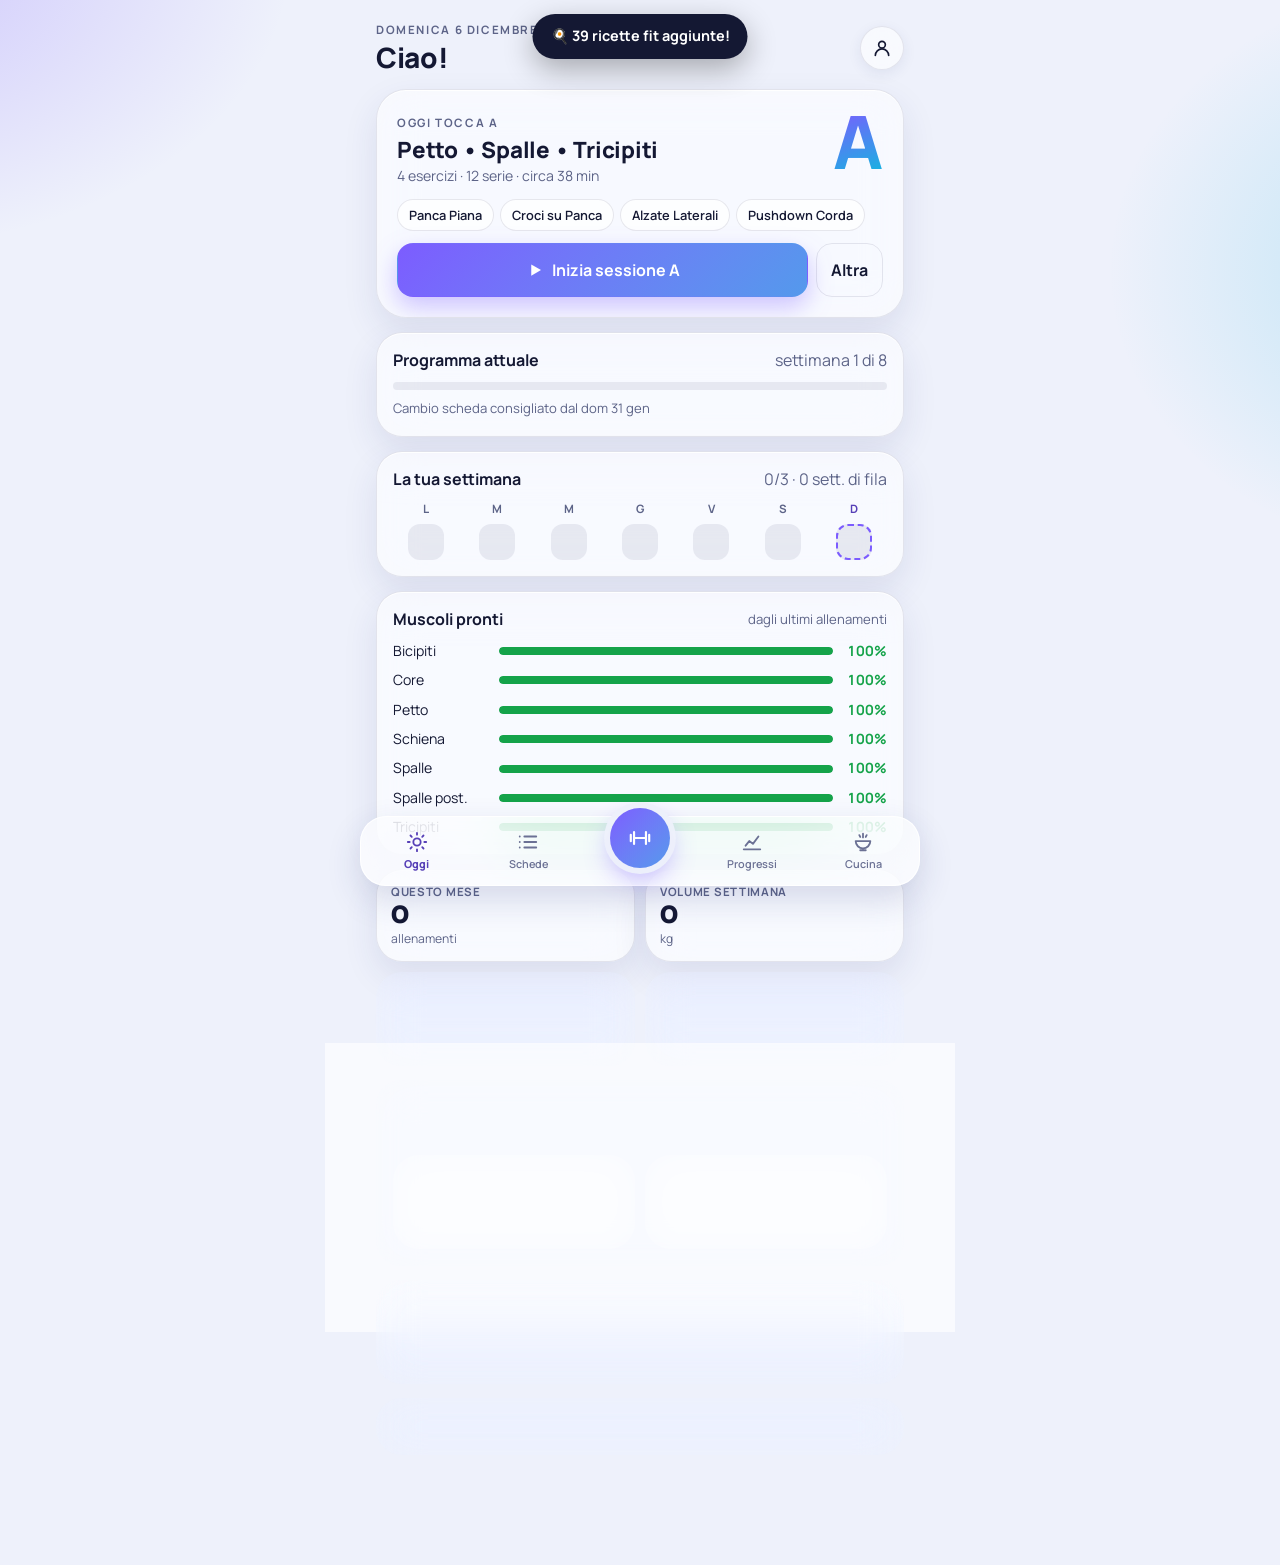
==== index.html @ b7e87dfc "Attività: import dei file dell'orologio, storico cifrato, attività extra con minuti e kcal - Progres" ====
<!DOCTYPE html>
<html lang="it" data-stile="vetro" data-modo="scuro">
<head>
  <meta charset="UTF-8">
  <meta name="viewport" content="width=device-width, initial-scale=1, viewport-fit=cover">
  <meta name="theme-color" content="#060914">
  <meta name="description" content="Il tuo personal trainer digitale: allenamenti, progressi e cucina fit">
  <title>Palestra</title>
  <link rel="manifest" href="manifest.json">
  <link rel="icon" href="icon-192.png" type="image/png">
  <link rel="apple-touch-icon" href="apple-touch-icon.png">
  <link rel="preconnect" href="https://fonts.googleapis.com">
  <link rel="preconnect" href="https://fonts.gstatic.com" crossorigin>
  <script>
    /* Applica subito stile e modo salvati, così non c'è il lampo di colori sbagliati all'apertura */
    (function () {
      try {
        var k = /\/beta\/?/.test(location.pathname) ? 'palestra-dati-beta' : 'palestra-dati';
        var s = (JSON.parse(localStorage.getItem(k) || 'null') || {}).settings || {};
        var stile = s.stile || (s.accent ? (['aurora', 'natura'].indexOf(s.accent) >= 0 ? 'vetro' : 'essenziale') : 'vetro');
        var modo = s.modo || ({ light: 'chiaro', dark: 'scuro' }[s.theme]) || 'auto';
        var scuro = modo === 'scuro' || (modo === 'auto' && matchMedia('(prefers-color-scheme: dark)').matches);
        document.documentElement.dataset.stile = stile;
        document.documentElement.dataset.modo = scuro ? 'scuro' : 'chiaro';
      } catch (e) {}
    })();
  </script>
  <link rel="stylesheet" href="css/temi.css?v=6.3.0">
  <link rel="stylesheet" href="css/app.css?v=6.3.0">
</head>
<body>
  <main id="app" aria-live="polite"></main>
  <nav id="nav" aria-label="Navigazione principale"></nav>
  <input type="file" id="file" hidden>
  <noscript><p style="padding:20px">Per usare Palestra attiva JavaScript.</p></noscript>
  <script type="module" src="js/app.js?v=6.3.0"></script>
</body>
</html>
---- css/temi.css ----
/* ============ PALESTRA 6 · I 4 STILI ============
   Ogni stile ha una versione scura e una chiara. data-stile e data-modo stanno su <html>.
   --accent può essere sostituito dal colore scelto in Impostazioni → Aspetto. */

:root {
  --scala: 1; --vel: 1; --ease: cubic-bezier(.2, .8, .2, 1);
  --good: #22c55e; --warn: #f59e0b; --bad: #ef4444;
  --c-kcal: #f97316; --c-prot: #ec4899; --c-carb: #06b6d4; --c-grassi: #a78bfa;
  --c0: #7c5cff; --c1: #16b4e0; --c2: #f472b6; --c3: #facc15;
  --accent-soft: color-mix(in srgb, var(--accent) 18%, transparent);
  --accent-soft-forte: color-mix(in srgb, var(--accent) 42%, transparent);
  --accent-line: color-mix(in srgb, var(--accent) 45%, transparent);
  --good-bg: color-mix(in srgb, var(--good) 16%, transparent);
  --warn-bg: color-mix(in srgb, var(--warn) 18%, transparent);
  --bad-bg: color-mix(in srgb, var(--bad) 14%, transparent);
  --on-accent: #fff;
  --r-pill: 999px;
}
/* Testo sopra colori chiari */
:root[data-accento=lime], :root[data-stile=atleta]:not([data-accento]) { --on-accent: #0b0d05; }

/* ================= VETRO ================= */
:root, :root[data-stile=vetro] {
  --font-body: 'Manrope', system-ui, -apple-system, 'Segoe UI', Roboto, sans-serif;
  --font-display: 'Manrope', system-ui, sans-serif; --font-num: 'Unbounded', 'Manrope', system-ui, sans-serif;
  --num-weight: 700; --display-weight: 800;
  --accent: #7c5cff; --accent-b: #16b4e0;
  --accent-grad: linear-gradient(135deg, var(--accent), color-mix(in oklab, var(--accent) 35%, var(--accent-b)));
  --r: 26px; --r-s: 15px; --r-btn: 16px; --r-btn-l: 22px; --r-seg: 16px; --r-input: 14px; --r-hero: 30px; --r-day: 12px; --r-sheet: 28px;
  --blur: blur(22px) saturate(160%); --blur-forte: blur(30px) saturate(180%);
  --nav-r: 26px; --nav-bottom: calc(14px + env(safe-area-inset-bottom, 0px)); --nav-w: calc(100% - 28px); --nav-pad: 0px; --nav-h: 70px;
  --centro-up: -26px; --lettera: 4.6rem; --tile-num: 1.45rem; --big-num: 2rem; --st-num: 1.75rem; --rf-num: 4.4rem;
  --hero-foto-op: 0; --sess-foto-op: .14;
}
:root[data-stile=vetro][data-modo=scuro], :root:not([data-stile]) {
  color-scheme: dark;
  --bg: #060914; --bg-sticky: rgba(6, 9, 20, .94);
  --bg-deco: radial-gradient(600px 420px at -10% -5%, color-mix(in srgb, var(--accent) 45%, transparent), transparent 70%),
    radial-gradient(520px 420px at 115% 30%, color-mix(in srgb, var(--accent-b) 32%, transparent), transparent 70%),
    radial-gradient(480px 380px at 20% 105%, rgba(244, 114, 182, .2), transparent 70%), #060914;
  --surface: rgba(255, 255, 255, .065); --surface2: rgba(255, 255, 255, .09); --line: rgba(255, 255, 255, .12); --line-strong: rgba(255, 255, 255, .2);
  --text: #eef0ff; --muted: #9aa3c7; --accent-text: color-mix(in oklab, var(--accent) 60%, white);
  --shadow: inset 0 1px 0 rgba(255, 255, 255, .12), 0 18px 40px rgba(0, 0, 0, .28); --shadow-s: inset 0 1px 0 rgba(255, 255, 255, .1);
  --accent-shadow: 0 10px 28px color-mix(in srgb, var(--accent) 45%, transparent);
  --track: rgba(255, 255, 255, .1); --chip-bg: rgba(255, 255, 255, .07); --seg-bg: rgba(255, 255, 255, .05); --seg-on: rgba(255, 255, 255, .16);
  --input-bg: rgba(255, 255, 255, .06); --nav-bg: rgba(18, 22, 42, .58); --nav-border: 1px solid rgba(255, 255, 255, .14);
  --nav-shadow: inset 0 1px 0 rgba(255, 255, 255, .14), 0 16px 40px rgba(0, 0, 0, .5); --nav-text: #8b93b8; --nav-on: #fff;
  --centro-shadow: 0 0 0 6px rgba(6, 9, 20, .9), 0 10px 30px color-mix(in srgb, var(--accent) 60%, transparent);
  --dock-bg: rgba(14, 18, 36, .72); --sheet-bg: rgba(16, 20, 38, .92); --toast-bg: #eef0ff; --toast-text: #0b0f22;
  --hero-bg: rgba(255, 255, 255, .07); --lettera-bg: linear-gradient(160deg, color-mix(in oklab, var(--accent) 50%, white), var(--accent-b));
  --coach-bg: color-mix(in srgb, var(--accent-b) 12%, transparent); --coach-line: color-mix(in srgb, var(--accent-b) 28%, transparent); --coach-text: #dff7fd; --coach-ico: #67e8f9;
  --cur-bg: color-mix(in srgb, var(--accent) 12%, transparent); --done-bg: rgba(34, 197, 94, .08);
  --media-bg: rgba(255, 255, 255, .05); --mappa-base: rgba(255, 255, 255, .14); --mappa-muscolo: rgba(255, 255, 255, .24); --grid: rgba(255, 255, 255, .08);
  --rf-bg: radial-gradient(500px 500px at 50% 40%, color-mix(in srgb, var(--accent) 30%, transparent), transparent 70%), #060914;
  --foto-filter: saturate(.75);
  --good: #4ade80;
}
:root[data-stile=vetro][data-modo=chiaro] {
  color-scheme: light;
  --bg: #eef1fb; --bg-sticky: rgba(238, 241, 251, .95);
  --bg-deco: radial-gradient(600px 420px at -10% -5%, color-mix(in srgb, var(--accent) 28%, transparent), transparent 70%),
    radial-gradient(520px 420px at 115% 30%, color-mix(in srgb, var(--accent-b) 24%, transparent), transparent 70%), #eef1fb;
  --surface: rgba(255, 255, 255, .62); --surface2: rgba(255, 255, 255, .8); --line: rgba(30, 36, 80, .1); --line-strong: rgba(30, 36, 80, .2);
  --text: #141833; --muted: #5d6488; --accent-text: color-mix(in oklab, var(--accent) 78%, black);
  --shadow: inset 0 1px 0 rgba(255, 255, 255, .9), 0 14px 34px rgba(40, 50, 120, .1); --shadow-s: 0 4px 14px rgba(40, 50, 120, .08);
  --accent-shadow: 0 10px 24px color-mix(in srgb, var(--accent) 35%, transparent);
  --track: rgba(30, 36, 80, .08); --chip-bg: rgba(255, 255, 255, .7); --seg-bg: rgba(255, 255, 255, .5); --seg-on: #fff;
  --input-bg: rgba(255, 255, 255, .75); --nav-bg: rgba(255, 255, 255, .7); --nav-border: 1px solid rgba(255, 255, 255, .9);
  --nav-shadow: 0 14px 34px rgba(40, 50, 120, .16); --nav-text: #6b7194; --nav-on: var(--accent-text);
  --centro-shadow: 0 0 0 6px rgba(238, 241, 251, .95), 0 10px 26px color-mix(in srgb, var(--accent) 45%, transparent);
  --dock-bg: rgba(255, 255, 255, .78); --sheet-bg: rgba(250, 251, 255, .96); --toast-bg: #141833; --toast-text: #fff;
  --hero-bg: rgba(255, 255, 255, .6); --lettera-bg: linear-gradient(160deg, var(--accent), var(--accent-b));
  --coach-bg: color-mix(in srgb, var(--accent-b) 12%, white); --coach-line: color-mix(in srgb, var(--accent-b) 30%, transparent); --coach-text: #0c3a48; --coach-ico: #0e7490;
  --cur-bg: color-mix(in srgb, var(--accent) 8%, white); --done-bg: rgba(34, 197, 94, .08);
  --media-bg: rgba(30, 36, 80, .06); --mappa-base: #d5d9ea; --mappa-muscolo: #bcc2da; --grid: rgba(30, 36, 80, .08);
  --rf-bg: radial-gradient(500px 500px at 50% 40%, color-mix(in srgb, var(--accent) 22%, transparent), transparent 70%), #eef1fb;
  --good: #15a34a; --warn: #d97706; --bad: #dc2626;
}

/* ================= ESSENZIALE ================= */
:root[data-stile=essenziale] {
  --font-body: 'Instrument Sans', system-ui, -apple-system, 'Segoe UI', Roboto, sans-serif;
  --font-display: var(--font-body); --font-num: var(--font-body); --num-weight: 700; --display-weight: 700; --display-tracking: -.02em;
  --accent: #3d7bff; --accent-grad: var(--accent);
  --r: 16px; --r-s: 10px; --r-btn: 12px; --r-seg: 12px; --r-input: 10px; --r-hero: 16px; --r-day: 9px; --r-sheet: 18px;
  --blur: none; --nav-h: 66px; --centro-up: 0px; --centro-r: 14px; --lettera: 3rem; --tile-num: 1.4rem; --big-num: 1.9rem; --st-num: 1.6rem;
  --hero-foto-op: 0; --sess-foto-op: 0; --gap: 12px; --h1: 1.7rem; --es-media-h: 0px;
  --accent-shadow: none; --entra-y: 4px;
}
:root[data-stile=essenziale] .es-media:not(.senza) { height: 64px; border-radius: 14px; }
:root[data-stile=essenziale] .es-media img { object-position: 50% 30%; }
:root[data-stile=essenziale] #nav .nav-centro { width: 54px; height: 46px; }
:root[data-stile=essenziale][data-modo=scuro] {
  color-scheme: dark;
  --bg: #0e1014; --bg-sticky: #0e1014; --surface: #16191f; --surface2: #1e222a; --line: #262b34; --line-strong: #353b47;
  --text: #eceef2; --muted: #8c94a3; --accent-text: color-mix(in oklab, var(--accent) 70%, white);
  --shadow: none; --shadow-s: none; --track: #262b34; --chip-bg: #1e222a; --seg-bg: #16191f; --seg-on: #2a303b;
  --input-bg: #16191f; --nav-bg: #0e1014; --nav-border: 0; --nav-text: #8c94a3; --nav-on: #fff; --centro-shadow: none;
  --dock-bg: #0e1014; --sheet-bg: #16191f; --toast-bg: #eceef2; --toast-text: #0e1014;
  --hero-bg: #16191f; --lettera-bg: var(--accent); --coach-bg: #13233f; --coach-line: #1f3a66; --coach-text: #cfe0ff;
  --cur-bg: #1a2233; --done-bg: #123323; --media-bg: #1e222a; --mappa-base: #2a2f39; --mappa-muscolo: #3a414e; --grid: #22262e;
  --good: #2fd07f; --on-good: #06200f; --rf-bg: #0e1014; --rf-num-color: var(--text);
}
:root[data-stile=essenziale][data-modo=scuro] #nav { border-top: 1px solid #262b34; }
:root[data-stile=essenziale][data-modo=chiaro] {
  color-scheme: light;
  --bg: #f4f5f7; --bg-sticky: #f4f5f7; --surface: #fff; --surface2: #f0f2f5; --line: #e3e6eb; --line-strong: #d0d5dd;
  --text: #14171c; --muted: #646d7c; --accent-text: color-mix(in oklab, var(--accent) 80%, black);
  --shadow: 0 1px 2px rgba(16, 24, 40, .05); --shadow-s: 0 1px 2px rgba(16, 24, 40, .05); --track: #e8ebf0; --chip-bg: #f0f2f5; --seg-bg: #eceef2; --seg-on: #fff;
  --input-bg: #fff; --nav-bg: #fff; --nav-border: 0; --nav-text: #6b7280; --nav-on: #14171c; --centro-shadow: none;
  --dock-bg: #fff; --sheet-bg: #fff; --toast-bg: #14171c; --toast-text: #fff;
  --hero-bg: #fff; --lettera-bg: var(--accent); --coach-bg: #eef4ff; --coach-line: #d4e2ff; --coach-text: #1e3a6e;
  --cur-bg: #f2f6ff; --done-bg: #ecfbf2; --media-bg: #eceef2; --mappa-base: #dde1e7; --mappa-muscolo: #c9ced7; --grid: #edf0f3;
  --good: #16a35a; --warn: #d97706; --bad: #dc2626; --rf-bg: #f4f5f7;
}
:root[data-stile=essenziale][data-modo=chiaro] #nav { border-top: 1px solid #e3e6eb; }

/* ================= ATLETA ================= */
:root[data-stile=atleta] {
  --font-body: 'Barlow', system-ui, -apple-system, 'Segoe UI', Roboto, sans-serif;
  --font-display: 'Anton', 'Barlow Condensed', Impact, sans-serif; --font-num: 'Anton', 'Barlow Condensed', Impact, sans-serif;
  --font-label: 'Barlow Condensed', 'Barlow', sans-serif; --font-btn: 'Barlow Condensed', 'Barlow', sans-serif; --font-nav: 'Barlow Condensed', 'Barlow', sans-serif;
  --display-weight: 400; --num-weight: 400; --display-case: uppercase; --display-tracking: .01em;
  --btn-case: uppercase; --btn-tracking: .08em; --nav-case: uppercase; --nav-tracking: .06em;
  --accent: #d4ff3a; --accent-grad: var(--accent);
  --r: 4px; --r-s: 4px; --r-btn: 999px; --r-btn-l: 999px; --r-seg: 0px; --r-input: 4px; --r-hero: 0px; --r-day: 0px; --r-sheet: 6px;
  --blur: none; --nav-h: 70px; --centro-up: 0px; --lettera: 5.5rem;
  --h1: 2.6rem; --h2: 1.8rem; --h3: 1.3rem; --hero-t: 3.1rem; --es-nome: 2.3rem; --tile-num: 2.1rem; --big-num: 3.2rem; --st-num: 3rem; --rf-num: 6.5rem; --ric-t: 2.4rem;
  --hero-foto-op: 1; --hero-foto-filter: grayscale(1) contrast(1.25) brightness(.7); --foto-filter: grayscale(1) contrast(1.2);
  --sess-foto-op: .3; --es-media-h: 250px; --gap: 18px; --accent-shadow: none; --card-border: 0; --entra-y: 0; --entra-s: .985;
}
:root[data-stile=atleta] .hero { margin-inline: -16px; min-height: 440px; display: flex; align-items: flex-end; }
:root[data-stile=atleta] .hero-in { padding: 24px 16px; width: 100%; }
:root[data-stile=atleta] .hero-lettera { display: none; }
:root[data-stile=atleta] .hero .chip { border-radius: 0; background: transparent; border: 1px solid rgba(255,255,255,.35); color: #fff; text-transform: uppercase; font-family: var(--font-label); letter-spacing: .06em; }
:root[data-stile=atleta] .es-media { margin-inline: -16px; border-radius: 0; }
:root[data-stile=atleta] .es-media::after { content: ''; position: absolute; inset: 0; background: linear-gradient(180deg, transparent 40%, var(--bg)); }
:root[data-stile=atleta] .seg { border-width: 0 0 1px; background: transparent; padding: 0; gap: 18px; overflow-x: auto; scrollbar-width: none; }
:root[data-stile=atleta] .seg::-webkit-scrollbar { display: none; }
:root[data-stile=atleta] .seg button { flex: none; border-radius: 0; padding: 6px 0 10px; font-family: var(--font-label); text-transform: uppercase; letter-spacing: .08em; }
:root[data-stile=atleta] .seg button.on { background: transparent; box-shadow: inset 0 -3px 0 var(--accent); }
:root[data-stile=atleta] .tile { border-radius: 0; background: transparent; border-top: 1px solid var(--line); padding: 12px 2px; box-shadow: none; }
:root[data-stile=atleta] .eyebrow, :root[data-stile=atleta] .t-lab, :root[data-stile=atleta] .st-lab, :root[data-stile=atleta] .rir-lab { font-family: var(--font-label); letter-spacing: .14em; }
:root[data-stile=atleta] #rest-full .rf-ring b, :root[data-stile=atleta] .rf-lab { color: var(--accent); }
:root[data-stile=atleta] .card { box-shadow: none; }
:root[data-stile=atleta][data-modo=scuro] {
  color-scheme: dark;
  --bg: #0a0a0a; --bg-sticky: rgba(10, 10, 10, .9); --surface: #141414; --surface2: #1c1c1c; --line: #2a2a2a; --line-strong: #3a3a3a;
  --text: #f5f5f0; --muted: #8f8f88; --accent-text: var(--accent);
  --shadow: none; --shadow-s: none; --track: #262626; --chip-bg: #1c1c1c; --seg-bg: transparent; --seg-on: transparent; --seg-on-text: #fff;
  --input-bg: #141414; --nav-bg: #0a0a0a; --nav-border: 0; --nav-text: #8f8f88; --nav-on: #fff; --centro-shadow: none;
  --dock-bg: #0a0a0a; --sheet-bg: #141414; --toast-bg: var(--accent); --toast-text: #0b0d05;
  --hero-bg: #141414; --hero-text: #fff; --hero-muted: #c8c8c2; --hero-velo: linear-gradient(180deg, rgba(10,10,10,.5) 0%, transparent 30%, rgba(10,10,10,.25) 55%, #0a0a0a 100%);
  --coach-bg: transparent; --coach-line: var(--line); --coach-text: #e8e8e2;
  --cur-bg: #171a0d; --done-bg: transparent; --media-bg: #161616; --mappa-base: #2a2a2a; --mappa-muscolo: #3a3a3a; --grid: #1f1f1f;
  --good: var(--accent); --on-good: #0b0d05; --rf-bg: #0a0a0a; --rf-num-color: var(--accent);
}
:root[data-stile=atleta][data-modo=chiaro] {
  color-scheme: light;
  --accent: #111; --on-accent: #fff;
  --bg: #f2f2ec; --bg-sticky: rgba(242, 242, 236, .92); --surface: #fff; --surface2: #e9e9e2; --line: #d8d8cf; --line-strong: #bdbdb3;
  --text: #0a0a0a; --muted: #5f5f58; --accent-text: #0a0a0a;
  --shadow: none; --shadow-s: none; --track: #e1e1d9; --chip-bg: #fff; --seg-bg: transparent; --seg-on: transparent;
  --input-bg: #fff; --nav-bg: #f2f2ec; --nav-border: 0; --nav-text: #6f6f68; --nav-on: #0a0a0a; --centro-shadow: none;
  --dock-bg: #f2f2ec; --sheet-bg: #fff; --toast-bg: #0a0a0a; --toast-text: #d4ff3a;
  --hero-bg: #0a0a0a; --hero-text: #fff; --hero-muted: #d0d0ca; --hero-velo: linear-gradient(180deg, rgba(0,0,0,.45) 0%, transparent 30%, rgba(0,0,0,.2) 55%, rgba(0,0,0,.85) 100%);
  --coach-bg: #fff; --coach-line: #d8d8cf; --coach-text: #1a1a1a; --coach-ico: #0a0a0a;
  --cur-bg: #fff; --done-bg: transparent; --media-bg: #e1e1d9; --mappa-base: #dcdcd3; --mappa-muscolo: #c4c4ba; --grid: #e4e4dc;
  --good: #15803d; --rf-bg: #f2f2ec;
}
:root[data-stile=atleta][data-modo=chiaro][data-accento] { --on-accent: #fff; }
:root[data-stile=atleta][data-modo=chiaro][data-accento=lime] { --on-accent: #0b0d05; }
:root[data-stile=atleta][data-modo=chiaro] .hero .btn.ghost { color: #fff; border-color: rgba(255,255,255,.4); }
:root[data-stile=atleta][data-modo=chiaro] .hero .btn.primary { background: #d4ff3a; color: #0b0d05; }
:root[data-stile=atleta][data-modo=chiaro] .hero .coach-tip { background: rgba(0,0,0,.45); color: #fff; border-color: rgba(255,255,255,.2); }
:root[data-stile=atleta][data-modo=chiaro] .hero .coach-tip .ico { color: #d4ff3a; }
:root[data-stile=atleta][data-modo=chiaro] .es-media::after { background: linear-gradient(180deg, transparent 40%, var(--bg)); }

/* ================= OFFICINA ================= */
:root[data-stile=officina] {
  --font-body: 'IBM Plex Sans Condensed', 'Arial Narrow', system-ui, sans-serif;
  --font-display: var(--font-body); --font-num: 'IBM Plex Mono', ui-monospace, 'SFMono-Regular', Menlo, monospace;
  --font-label: 'IBM Plex Mono', ui-monospace, monospace; --font-btn: 'IBM Plex Mono', ui-monospace, monospace; --font-nav: 'IBM Plex Mono', ui-monospace, monospace;
  --display-weight: 700; --num-weight: 700; --btn-case: uppercase; --btn-tracking: .02em; --nav-case: uppercase; --nav-tracking: .1em;
  --accent: #ff5a1f; --accent-grad: var(--accent);
  --r: 4px; --r-s: 3px; --r-btn: 4px; --r-seg: 4px; --r-input: 3px; --r-hero: 4px; --r-day: 2px; --r-sheet: 6px; --r-pill: 4px;
  --blur: none; --nav-h: 66px; --centro-up: 0px; --centro-r: 4px; --lettera: 5.5rem; --tile-num: 1.5rem; --big-num: 2rem;
  --hero-foto-op: 0; --sess-foto-op: 0; --accent-shadow: none; --entra-y: 6px; --on-accent: #1b2430;
}
:root[data-stile=officina] .hero-lettera { font-family: var(--font-num); background: var(--accent); color: #1b2430; -webkit-text-fill-color: #1b2430; padding: 8px 16px; border: 1.5px solid var(--ink); border-radius: 3px; font-size: 3.4rem; line-height: 1; }
:root[data-stile=officina] .card, :root[data-stile=officina] .tile, :root[data-stile=officina] .hero, :root[data-stile=officina] .serie, :root[data-stile=officina] .editor, :root[data-stile=officina] .lib-card, :root[data-stile=officina] .ric-card { border: 1.5px solid var(--ink); }
:root[data-stile=officina] .btn.primary { box-shadow: 3px 3px 0 var(--ink); border: 1.5px solid var(--ink); }
:root[data-stile=officina] .btn { border-width: 1.5px; border-color: var(--ink); }
:root[data-stile=officina] .s-riga + .s-riga { border-top: 1px dashed var(--line-strong); border-radius: 0; }
:root[data-stile=officina] .eyebrow, :root[data-stile=officina] .t-lab { font-family: var(--font-label); letter-spacing: .12em; }
:root[data-stile=officina] .es-media img, :root[data-stile=officina] .lib-img img { filter: grayscale(1) contrast(1.1); }
:root[data-stile=officina] .s-riga.fatta .s-ok { background: var(--ink); border-color: var(--ink); color: var(--accent); }
:root[data-stile=officina] .gg i.on { background: var(--ink); color: var(--accent); }
:root[data-stile=officina] #nav .nav-centro { width: 52px; height: 52px; border: 1.5px solid var(--accent); }
:root[data-stile=officina][data-modo=chiaro] {
  color-scheme: light; --ink: #1b2430;
  --bg: #f1f2ee; --bg-sticky: rgba(241, 242, 238, .95);
  --bg-deco: linear-gradient(rgba(27, 36, 48, .06) 1px, transparent 1px) 0 0 / 16px 16px, linear-gradient(90deg, rgba(27, 36, 48, .06) 1px, transparent 1px) 0 0 / 16px 16px, #f1f2ee;
  --surface: #fff; --surface2: #fff; --line: #d7dbe0; --line-strong: #b9bfc6;
  --text: #1b2430; --muted: #5e6773; --accent-text: #b93a0e;
  --shadow: none; --shadow-s: none; --track: #e3e6e1; --chip-bg: #fff; --seg-bg: #fff; --seg-on: #1b2430; --seg-on-text: #ff8a5c;
  --input-bg: #fff; --nav-bg: #1b2430; --nav-border: 0; --nav-text: #aab2bd; --nav-on: #ff7a45; --centro-shadow: none;
  --dock-bg: rgba(241, 242, 238, .96); --sheet-bg: #f8f8f5; --toast-bg: #1b2430; --toast-text: #ff8a5c;
  --hero-bg: #fff; --lettera-bg: none; --coach-bg: #fff4ee; --coach-line: #ffc3a8; --coach-text: #5a2a12; --coach-ico: #b93a0e;
  --cur-bg: #ffe3d6; --done-bg: transparent; --media-bg: #e7e9e4; --mappa-base: #dfe2dc; --mappa-muscolo: #c9cdc6; --grid: #e3e6e1;
  --good: #15803d; --rf-bg: #f1f2ee; --rf-num-color: #b93a0e; --accent-soft: #ffd9c8; --accent-soft-forte: #ffb08f;
}
:root[data-stile=officina][data-modo=scuro] {
  color-scheme: dark; --ink: #e9e6dc;
  --bg: #13171c; --bg-sticky: rgba(19, 23, 28, .95);
  --bg-deco: linear-gradient(rgba(233, 230, 220, .05) 1px, transparent 1px) 0 0 / 16px 16px, linear-gradient(90deg, rgba(233, 230, 220, .05) 1px, transparent 1px) 0 0 / 16px 16px, #13171c;
  --surface: #1b2128; --surface2: #222932; --line: #333b46; --line-strong: #4a5462;
  --text: #ece9df; --muted: #9aa3ad; --accent-text: #ff8a5c; --on-accent: #13171c;
  --shadow: none; --shadow-s: none; --track: #2a313a; --chip-bg: #1b2128; --seg-bg: #1b2128; --seg-on: #ff5a1f; --seg-on-text: #13171c;
  --input-bg: #1b2128; --nav-bg: #0d1014; --nav-border: 0; --nav-text: #8e97a2; --nav-on: #ff7a45; --centro-shadow: none;
  --dock-bg: rgba(19, 23, 28, .96); --sheet-bg: #1b2128; --toast-bg: #ff5a1f; --toast-text: #13171c;
  --hero-bg: #1b2128; --coach-bg: #2a1c15; --coach-line: #5a3322; --coach-text: #ffd9c8; --coach-ico: #ff8a5c;
  --cur-bg: #3a2318; --done-bg: transparent; --media-bg: #222932; --mappa-base: #2d343d; --mappa-muscolo: #3d4652; --grid: #262d36;
  --good: #4ade80; --rf-bg: #13171c; --rf-num-color: #ff7a45; --accent-soft: #4a2617; --accent-soft-forte: #7a3a20;
}
:root[data-stile=officina][data-modo=scuro] .hero-lettera { color: #13171c; -webkit-text-fill-color: #13171c; }
:root[data-stile=officina][data-modo=scuro] .gg i.on { color: #13171c; background: var(--accent); }
:root[data-stile=officina][data-modo=scuro] .s-riga.fatta .s-ok { background: var(--accent); color: #13171c; border-color: var(--accent); }
/* Colore personalizzato su Officina: testo in tinta col colore scelto */
:root[data-stile=officina][data-accento] { --accent-text: color-mix(in oklab, var(--accent) 75%, var(--text)); --accent-soft: color-mix(in srgb, var(--accent) 22%, transparent); --accent-soft-forte: color-mix(in srgb, var(--accent) 45%, transparent); }
:root[data-stile=officina][data-modo=chiaro][data-accento]:not([data-accento=lime]) { --on-accent: #fff; }

/* ================= CARATTERE SCELTO ================= */
:root[data-carattere=sistema] { --font-body: system-ui, -apple-system, 'Segoe UI', Roboto, sans-serif; --font-display: var(--font-body); --font-num: var(--font-body); --font-label: var(--font-body); --font-btn: var(--font-body); --font-nav: var(--font-body); --num-weight: 700; --display-weight: 800; }
:root[data-carattere=leggibile] { --font-body: 'Atkinson Hyperlegible', system-ui, sans-serif; --font-display: var(--font-body); --font-num: var(--font-body); --font-label: var(--font-body); --font-btn: var(--font-body); --font-nav: var(--font-body); --num-weight: 700; --display-weight: 700; }
---- css/app.css ----
/* ============ PALESTRA 6 · STRUTTURA E COMPONENTI ============
   Tutti i colori, i caratteri e le forme arrivano dai token definiti in temi.css. */
*, *::before, *::after { box-sizing: border-box; }
html { -webkit-text-size-adjust: 100%; font-size: calc(16px * var(--scala, 1)); }
body {
  margin: 0; min-height: 100vh; background: var(--bg); color: var(--text);
  font-family: var(--font-body); font-size: 1rem; line-height: 1.45;
  -webkit-tap-highlight-color: transparent; overscroll-behavior-y: none;
  padding-bottom: calc(92px + env(safe-area-inset-bottom, 0px));
}
body::before { content: ''; position: fixed; inset: 0; z-index: -1; background: var(--bg-deco, none); pointer-events: none; }
body.in-allenamento { padding-bottom: calc(120px + env(safe-area-inset-bottom, 0px)); }
img { max-width: 100%; display: block; }
button, input, select, textarea { font: inherit; color: inherit; }
button { cursor: pointer; }
button:disabled { opacity: .45; cursor: default; }
:focus-visible { outline: 2px solid var(--accent); outline-offset: 2px; }
.sr-only { position: absolute; width: 1px; height: 1px; overflow: hidden; clip: rect(0 0 0 0); white-space: nowrap; }
h1, h2, h3, h4 { margin: 0; font-family: var(--font-display); font-weight: var(--display-weight, 800); letter-spacing: var(--display-tracking, -.01em); text-transform: var(--display-case, none); text-wrap: balance; line-height: 1.12; }
h1 { font-size: var(--h1, 1.75rem); }
h2 { font-size: var(--h2, 1.35rem); }
h3 { font-size: var(--h3, 1.06rem); }
h4 { font-size: .95rem; margin: 14px 0 6px; }
p { margin: 0; }
.muted { color: var(--muted); }
.small { font-size: .82rem; }
.centro { text-align: center; justify-content: center; }
.su { color: var(--good); } .giu { color: var(--bad); }
.eyebrow { font-size: .72rem; font-weight: 700; letter-spacing: .14em; text-transform: uppercase; color: var(--muted); font-family: var(--font-label, var(--font-body)); }

#app { max-width: 560px; margin: 0 auto; padding: 0 max(16px, env(safe-area-inset-left, 0px)) 0 max(16px, env(safe-area-inset-right, 0px)); padding-top: env(safe-area-inset-top, 0px); }
#app.entra { animation: entra calc(.32s * var(--vel, 1)) var(--ease, cubic-bezier(.2, .8, .2, 1)); }
@keyframes entra { from { opacity: 0; transform: translateY(var(--entra-y, 10px)) scale(var(--entra-s, 1)); } to { opacity: 1; transform: none; } }
.pila { display: flex; flex-direction: column; gap: var(--gap, 14px); }
.pila.stretta { gap: 8px; }
.row { display: flex; align-items: center; justify-content: space-between; gap: 10px; }
.row.grande { align-items: flex-end; margin: 8px 0 4px; }
.row.grande > div { display: flex; flex-direction: column; gap: 2px; }
.row-btns { display: flex; gap: 8px; flex-wrap: wrap; align-items: center; }
.row-btns.stretti { gap: 2px; flex-wrap: nowrap; }
.row-btns > .full { flex: 1; }
.row-btns.piccoli { margin: 10px 0 4px; }
.due { display: grid; grid-template-columns: repeat(2, minmax(0, 1fr)); gap: 10px; }
.griglia2 { display: grid; grid-template-columns: repeat(2, minmax(0, 1fr)); gap: 10px; }

/* ---------- Intestazione ---------- */
.testata { display: flex; align-items: center; gap: 12px; padding: 22px 0 16px; }
.testata-t { flex: 1; min-width: 0; display: flex; flex-direction: column; gap: 3px; }
.testata-t h1 { overflow-wrap: anywhere; }
.avatar { width: 44px; height: 44px; flex: none; border-radius: var(--r-pill, 50%); border: 1px solid var(--line); background: var(--surface); color: var(--text); font-weight: 800; display: grid; place-items: center; box-shadow: var(--shadow-s); backdrop-filter: var(--blur); }
.icon-btn { width: 44px; height: 44px; flex: none; border-radius: var(--r-s); border: 1px solid var(--line); background: var(--surface); color: var(--text); display: grid; place-items: center; backdrop-filter: var(--blur); }
.icon-btn.small { width: 36px; height: 36px; border-color: transparent; background: transparent; }
.icon-btn.danger { color: var(--bad); }
.icon-btn.on { color: var(--accent); }
.banner-beta { background: var(--warn-bg); color: var(--warn); padding: 8px 12px; border-radius: var(--r-s); font-size: .82rem; font-weight: 600; margin-top: 12px; }

/* ---------- Superfici ---------- */
.card { background: var(--surface); border: var(--card-border, 1px solid var(--line)); border-radius: var(--r); padding: 16px; box-shadow: var(--shadow); backdrop-filter: var(--blur); -webkit-backdrop-filter: var(--blur); position: relative; }
.card.lista { padding: 4px 0; }
.card h3 + * { margin-top: 10px; }
.card .row + * { margin-top: 10px; }
.tag { display: inline-flex; align-items: center; gap: 4px; padding: 4px 9px; border-radius: var(--r-pill); background: var(--accent-soft); color: var(--accent-text); font-size: .78rem; font-weight: 700; white-space: nowrap; }
.tag.su { background: var(--good-bg); color: var(--good); } .tag.giu { background: var(--bad-bg); color: var(--bad); }
.chips { display: flex; flex-wrap: wrap; gap: 6px; }
.chips.scorri, .seg.scorri { flex-wrap: nowrap; overflow-x: auto; scrollbar-width: none; margin-inline: -16px; padding-inline: 16px; }
.chips.scorri::-webkit-scrollbar { display: none; }
.chip { padding: 6px 11px; border-radius: var(--r-pill); background: var(--chip-bg); border: 1px solid var(--line); font-size: .8rem; font-weight: 600; white-space: nowrap; }
.pill { flex: none; padding: 9px 14px; min-height: 40px; border-radius: var(--r-pill); border: 1px solid var(--line); background: var(--surface); font-size: .88rem; font-weight: 600; white-space: nowrap; }
.pill.small { min-height: 34px; padding: 6px 12px; font-size: .8rem; }
.pill.on { background: var(--accent); border-color: var(--accent); color: var(--on-accent); }
.pill.semi { background: var(--accent-soft); color: var(--accent-text); border-color: var(--accent-soft); }
.vuoto { display: flex; flex-direction: column; align-items: center; gap: 8px; text-align: center; color: var(--muted); padding: 26px 12px; }
.vuoto .ico { opacity: .6; }

/* ---------- Pulsanti ---------- */
.btn { display: inline-flex; align-items: center; justify-content: center; gap: 8px; min-height: 44px; padding: 10px 16px; border-radius: var(--r-btn); border: 1px solid var(--line); background: var(--surface2); color: var(--text); font-weight: 700; font-size: .95rem; text-decoration: none; transition: transform calc(.12s * var(--vel, 1)); font-family: var(--font-btn, var(--font-body)); letter-spacing: var(--btn-tracking, 0); text-transform: var(--btn-case, none); }
.btn:active:not(:disabled) { transform: scale(.97); }
.btn.primary { background: var(--accent-grad, var(--accent)); color: var(--on-accent); border-color: transparent; box-shadow: var(--accent-shadow); }
.btn.danger { color: var(--bad); border-color: var(--bad-bg); background: var(--bad-bg); }
.btn.danger.ghost { background: transparent; border-color: transparent; }
.btn.ghost { background: transparent; border-color: var(--line); }
.btn.small { min-height: 38px; padding: 6px 12px; font-size: .85rem; }
.btn.big { min-height: 54px; font-size: 1rem; }
.btn.huge { min-height: 64px; font-size: 1.08rem; border-radius: var(--r-btn-l, var(--r-btn)); }
.btn.full { width: 100%; }
.chip-btn { display: flex; align-items: center; gap: 8px; width: 100%; margin-top: 10px; padding: 10px 12px; border: 1px dashed var(--line-strong); border-radius: var(--r-s); background: transparent; color: var(--accent-text); font-weight: 600; font-size: .85rem; text-align: left; }

/* ---------- Segmenti ---------- */
.seg { display: flex; gap: 4px; padding: 4px; border-radius: var(--r-seg); background: var(--seg-bg); border: 1px solid var(--line); margin-bottom: 12px; }
.seg button { flex: 1; min-height: 38px; padding: 6px 10px; border: 0; border-radius: calc(var(--r-seg) - 3px); background: transparent; color: var(--muted); font-weight: 700; font-size: .88rem; white-space: nowrap; }
.seg button.on { background: var(--seg-on); color: var(--seg-on-text, var(--text)); box-shadow: var(--shadow-s); }
.seg.grosso button { min-height: 44px; font-size: .95rem; }
.seg.piccolo { margin: 10px 0 0; } .seg.piccolo button { min-height: 32px; font-size: .8rem; }
.pila > .seg.piccolo { margin: 0; }

/* ---------- Form ---------- */
.form { display: flex; flex-direction: column; gap: 10px; }
.campo { display: flex; flex-direction: column; gap: 5px; min-width: 0; }
.campo > span, .campo-lab { font-size: .78rem; font-weight: 700; color: var(--muted); }
input:not([type=checkbox]):not([type=range]):not([type=file]), select, textarea { width: 100%; min-height: 46px; padding: 10px 12px; border-radius: var(--r-input); border: 1px solid var(--line-strong); background: var(--input-bg); color: var(--text); font-size: 1rem; }
textarea { min-height: 90px; resize: vertical; }
input:focus, select:focus, textarea:focus { outline: 2px solid var(--accent); outline-offset: 0; border-color: transparent; }
input[type=range] { width: 100%; accent-color: var(--accent); min-height: 32px; }
.cerca-box { display: flex; align-items: center; gap: 8px; padding: 0 12px; margin-bottom: 10px; border-radius: var(--r-input); border: 1px solid var(--line-strong); background: var(--input-bg); color: var(--muted); }
.cerca-box input { border: 0 !important; background: transparent !important; padding-left: 0 !important; outline: 0 !important; }
.riga-check { display: flex; align-items: center; gap: 10px; font-size: .9rem; }
.riga-check input { width: 22px; height: 22px; accent-color: var(--accent); }
/* Interruttore */
.riga-sw { display: flex; align-items: center; justify-content: space-between; gap: 12px; padding: 12px 16px; cursor: pointer; min-height: 56px; }
.card .riga-sw + .riga-sw { border-top: 1px solid var(--line); }
.riga-sw > span { display: flex; flex-direction: column; gap: 2px; } .riga-sw small { color: var(--muted); font-size: .8rem; }
.riga-sw input, .mini-sw input { position: absolute; opacity: 0; width: 1px; height: 1px; }
.riga-sw i, .mini-sw i { flex: none; width: 50px; height: 30px; border-radius: 30px; background: var(--line-strong); position: relative; transition: background calc(.2s * var(--vel, 1)); }
.riga-sw i::after, .mini-sw i::after { content: ''; position: absolute; top: 3px; left: 3px; width: 24px; height: 24px; border-radius: 50%; background: #fff; box-shadow: 0 1px 3px rgba(0,0,0,.3); transition: transform calc(.2s * var(--vel, 1)); }
.riga-sw input:checked + i, .mini-sw input:checked ~ i { background: var(--accent); }
.riga-sw input:checked + i::after, .mini-sw input:checked ~ i::after { transform: translateX(20px); }
.riga-sw input:focus-visible + i, .mini-sw input:focus-visible ~ i { outline: 2px solid var(--accent); outline-offset: 2px; }
.mini-sw { display: inline-flex; cursor: pointer; position: relative; }

/* ---------- Barra di navigazione ---------- */
#nav { position: fixed; z-index: 30; left: 50%; transform: translateX(-50%); bottom: var(--nav-bottom, 0); width: var(--nav-w, 100%); max-width: var(--nav-maxw, 560px);
  display: grid; grid-template-columns: repeat(5, minmax(0, 1fr)); align-items: center; height: calc(var(--nav-h, 68px) + var(--nav-pad, env(safe-area-inset-bottom, 0px)));
  padding-bottom: var(--nav-pad, env(safe-area-inset-bottom, 0px)); background: var(--nav-bg); border: var(--nav-border); border-radius: var(--nav-r, 0);
  box-shadow: var(--nav-shadow, none); backdrop-filter: var(--blur-forte, var(--blur)); -webkit-backdrop-filter: var(--blur-forte, var(--blur)); }
#nav button { display: flex; flex-direction: column; align-items: center; justify-content: center; gap: 3px; height: 100%; border: 0; background: transparent; color: var(--nav-text); font-size: .68rem; font-weight: 600; font-family: var(--font-nav, var(--font-body)); letter-spacing: var(--nav-tracking, 0); text-transform: var(--nav-case, none); }
#nav button.on { color: var(--nav-on); font-weight: 800; }
#nav .nav-centro span { position: absolute; width: 1px; height: 1px; overflow: hidden; clip: rect(0 0 0 0); }
#nav .nav-centro { justify-self: center; width: 60px; height: 60px; margin-top: var(--centro-up, -24px); border-radius: var(--centro-r, 50%); background: var(--accent-grad, var(--accent)); color: var(--on-accent); box-shadow: var(--centro-shadow); }
#nav .nav-centro.live { animation: pulsa 2s infinite; }
@keyframes pulsa { 50% { box-shadow: var(--centro-shadow), 0 0 0 8px var(--accent-soft); } }
body.in-allenamento #nav { display: none; }

/* ---------- Oggi ---------- */
.hero { position: relative; overflow: hidden; border-radius: var(--r-hero, var(--r)); background: var(--hero-bg); border: var(--card-border, 1px solid var(--line)); box-shadow: var(--shadow); color: var(--hero-text, var(--text)); backdrop-filter: var(--blur); }
.hero-foto { position: absolute; inset: 0; width: 100%; height: 100%; object-fit: cover; object-position: 50% 30%; opacity: var(--hero-foto-op, 0); filter: var(--hero-foto-filter, none); }
.hero::after { content: ''; position: absolute; inset: 0; background: var(--hero-velo, none); pointer-events: none; }
.hero-in { position: relative; z-index: 1; display: flex; flex-direction: column; gap: 12px; padding: var(--hero-pad, 20px); }
.hero-top { display: flex; justify-content: space-between; gap: 10px; align-items: flex-start; }
.hero-t { font-size: var(--hero-t, 1.4rem); margin-top: 4px; }
.hero-meta { color: var(--hero-muted, var(--muted)); font-size: .88rem; margin-top: 4px; }
.hero-lettera { font-family: var(--font-display); font-weight: 800; font-size: var(--lettera, 4.4rem); line-height: .85; background: var(--lettera-bg, var(--accent)); -webkit-background-clip: text; background-clip: text; color: transparent; }
.hero-btns { display: flex; gap: 8px; } .hero-btns .primary { flex: 1; white-space: nowrap; } .hero-btns .btn { padding-inline: 14px; }
.hero .chip { background: var(--hero-chip, var(--chip-bg)); }
.coach-tip { display: flex; gap: 10px; align-items: flex-start; padding: 10px 12px; border-radius: var(--r-s); background: var(--coach-bg); border: 1px solid var(--coach-line); color: var(--coach-text); font-size: .88rem; line-height: 1.4; }
.coach-tip .ico { flex: none; margin-top: 1px; color: var(--coach-ico, var(--accent)); }
.avviso { display: flex; gap: 12px; align-items: flex-start; border-color: var(--accent-line, var(--line)); }
.avviso > .ico { color: var(--accent-text); flex: none; margin-top: 2px; }
.av-txt { display: flex; flex-direction: column; gap: 6px; font-size: .9rem; } .av-txt span { color: var(--muted); }
.barra { height: 8px; border-radius: 8px; background: var(--track); overflow: hidden; } .barra i { display: block; height: 100%; background: var(--accent-grad, var(--accent)); border-radius: 8px; }
.prog-card .barra { margin: 10px 0 6px; }
.giorni { display: grid; grid-template-columns: repeat(7, minmax(0, 1fr)); gap: 6px; text-align: center; }
.gg { display: flex; flex-direction: column; align-items: center; gap: 6px; font-size: .72rem; color: var(--muted); font-weight: 700; }
.gg i { width: 36px; height: 36px; border-radius: var(--r-day, 12px); background: var(--track); display: grid; place-items: center; font-style: normal; font-weight: 800; font-size: .85rem; color: var(--muted); }
.gg i.on { background: var(--accent-grad, var(--accent)); color: var(--on-accent); }
.gg i.live { border: 2px solid var(--accent); background: transparent; color: var(--accent-text); }
.gg.oggi span { color: var(--accent-text); } .gg.oggi i:not(.on) { outline: 2px dashed var(--accent); outline-offset: -2px; }
.gg.futuro i { opacity: .55; }
.pronti { display: flex; flex-direction: column; gap: 9px; }
.pr-riga { display: grid; grid-template-columns: 96px 1fr 44px; gap: 10px; align-items: center; font-size: .88rem; }
.pr-trk { height: 8px; border-radius: 8px; background: var(--track); overflow: hidden; } .pr-trk i { display: block; height: 100%; border-radius: 8px; }
.pr-riga i.p100, .pr-riga b.p100 { background: var(--good); color: var(--good); } .pr-riga b.p100 { background: none; }
.pr-riga i.p65 { background: var(--warn); } .pr-riga b.p65 { color: var(--warn); }
.pr-riga i.p30 { background: var(--bad); } .pr-riga b.p30 { color: var(--bad); }
.pr-riga b { text-align: right; font-variant-numeric: tabular-nums; }
.tiles { display: grid; grid-template-columns: repeat(2, minmax(0, 1fr)); gap: 10px; }
.tiles.tre { grid-template-columns: repeat(3, minmax(0, 1fr)); }
.tile { display: flex; flex-direction: column; gap: 2px; padding: 14px; border-radius: var(--r); background: var(--surface); border: var(--card-border, 1px solid var(--line)); box-shadow: var(--shadow); backdrop-filter: var(--blur); text-align: left; color: var(--text); min-width: 0; }
.t-lab { font-size: .72rem; font-weight: 700; color: var(--muted); letter-spacing: .06em; text-transform: uppercase; font-family: var(--font-label, var(--font-body)); }
.t-val { font-family: var(--font-num); font-size: var(--tile-num, 1.6rem); font-weight: var(--num-weight, 800); line-height: 1.1; font-variant-numeric: tabular-nums; }
.t-sub { font-size: .76rem; color: var(--muted); }
.cucina-mini { display: flex; align-items: center; gap: 14px; cursor: pointer; }
.anelli svg { width: 64px; height: 64px; }
.a-trk { fill: none; stroke: var(--track); stroke-width: 6; }
.a-kcal, .a-prot, .a-val { fill: none; stroke-width: 6; stroke-linecap: round; transform: rotate(-90deg); transform-origin: 50% 50%; transition: stroke-dasharray calc(.6s * var(--vel, 1)); }
.a-kcal { stroke: var(--c-kcal); } .a-prot { stroke: var(--c-prot); }
.cm-txt { flex: 1; display: flex; flex-direction: column; gap: 3px; font-size: .86rem; }
.dot { display: inline-block; width: 8px; height: 8px; border-radius: 50%; margin-right: 6px; } .dot.kcal { background: var(--c-kcal); } .dot.prot { background: var(--c-prot); }
.record { display: flex; gap: 14px; align-items: center; } .record > .ico { color: var(--warn); flex: none; }
.record div { display: flex; flex-direction: column; }
.riga-w { display: flex; align-items: center; gap: 12px; cursor: pointer; }
.riga-w > div { flex: 1; display: flex; flex-direction: column; gap: 2px; } .riga-w span.muted { font-size: .82rem; }
.lettera { width: 38px; height: 38px; flex: none; border-radius: var(--r-s); background: var(--accent-soft); color: var(--accent-text); display: grid; place-items: center; font-weight: 800; font-family: var(--font-display); }

/* ---------- Allenamento ---------- */
.wk-top { display: flex; align-items: center; gap: 8px; padding: 14px 0 10px; position: sticky; top: 0; z-index: 5; background: var(--bg-sticky, var(--bg)); -webkit-backdrop-filter: blur(18px) saturate(1.2); backdrop-filter: blur(18px) saturate(1.2); margin-inline: -16px; padding-inline: 16px; padding-top: calc(10px + env(safe-area-inset-top, 0px)); }
.wk-tt { flex: 1; min-width: 0; display: flex; flex-direction: column; } .wk-tt b { font-family: var(--font-display); text-transform: var(--display-case); } .wk-tt span { font-size: .8rem; color: var(--muted); }
.es { display: flex; flex-direction: column; gap: 12px; }
.es-media { position: relative; height: var(--es-media-h, 168px); border-radius: var(--r); overflow: hidden; background: var(--media-bg); border: var(--card-border, 1px solid var(--line)); }
.es-media img { position: absolute; inset: 0; width: 100%; height: 100%; object-fit: cover; object-position: 50% 35%; filter: var(--foto-filter, none); }
.es-media .f1 { animation: dissolvi 3.2s infinite; }
@keyframes dissolvi { 0%, 40% { opacity: 0; } 50%, 90% { opacity: 1; } 100% { opacity: 0; } }
:root[data-anim=nessuna] .es-media .f1 { animation: none; opacity: 0; }
.es-media.senza { height: auto; padding: 10px; display: grid; place-items: center; }
.es-mappa svg { max-height: 150px; }
.es-tecnica { position: absolute; right: 10px; top: 10px; display: flex; align-items: center; gap: 5px; padding: 7px 11px; border-radius: var(--r-pill); border: 1px solid rgba(255,255,255,.3); background: rgba(10,12,20,.6); color: #fff; font-size: .78rem; font-weight: 700; backdrop-filter: blur(8px); min-height: 36px; }
.es-media.senza .es-tecnica { position: static; justify-self: end; margin-top: 8px; background: var(--surface2); color: var(--text); border-color: var(--line); }
.es-testa { display: flex; align-items: flex-start; gap: 10px; }
.es-tt { display: flex; flex-direction: column; gap: 3px; flex: 1; min-width: 0; }
.es-info { flex: none; display: flex; flex-direction: column; align-items: center; gap: 2px; padding: 8px 10px; min-width: 64px; border-radius: var(--r-s); border: 1px solid var(--line-strong); background: var(--surface2); color: var(--text); font-size: .7rem; font-weight: 700; }
.es-info .ico { color: var(--accent); }
.es-azioni { display: grid; grid-template-columns: repeat(4, minmax(0, 1fr)); gap: 6px; }
.es-azioni .btn { padding-inline: 4px; gap: 4px; font-size: .78rem; white-space: nowrap; min-width: 0; }
.es-azioni .btn[disabled] { opacity: .35; }
.es-testa h2 { font-size: min(var(--es-nome, 1.45rem), 1.75rem); line-height: 1.1; }
.es-mus { font-size: .82rem; font-weight: 700; color: var(--accent-text); }
.es-meta { font-size: .82rem; color: var(--muted); }
.coach-tip.su { --coach-bg: var(--good-bg); --coach-line: var(--good-bg); --coach-ico: var(--good); }
.coach-tip.stallo { --coach-bg: color-mix(in srgb, #f5a623 14%, transparent); --coach-line: color-mix(in srgb, #f5a623 40%, transparent); --coach-ico: #f5a623; }
.serie { background: var(--surface); border: var(--card-border, 1px solid var(--line)); border-radius: var(--r); padding: 4px; box-shadow: var(--shadow); backdrop-filter: var(--blur); }
.s-riga { display: grid; grid-template-columns: 40px minmax(0, 1.4fr) minmax(0, .9fr) 34px 46px; gap: 4px; align-items: center; min-height: 48px; padding: 0 4px; border-radius: calc(var(--r) - 6px); font-variant-numeric: tabular-nums; }
.serie.con-kg .s-riga { grid-template-columns: 32px minmax(0, 1fr) 64px 46px 38px 44px; }
.serie:not(.con-kg) .s-riga { grid-template-columns: 34px minmax(0, 1fr) 64px 42px 44px; }
.s-prec { font-size: .74rem; white-space: nowrap; overflow: hidden; text-overflow: clip; font-family: var(--font-body, inherit); letter-spacing: -.01em; }
.s-in { width: 100%; min-width: 0; height: 40px; padding: 0 2px !important; text-align: center; border-radius: 10px; border: 1px solid var(--line-strong) !important; background: var(--surface2) !important; color: var(--text);
  font-family: var(--font-num); font-weight: 800; font-variant-numeric: tabular-nums; font-size: min(1.05rem, calc(60px / (var(--ch, 2) * .72))) !important; }
.s-in::placeholder { color: var(--muted); font-weight: 600; opacity: .8; }
.s-in:focus { outline: none; border-color: var(--accent) !important; box-shadow: 0 0 0 2px var(--accent-soft); }
.s-riga.fatta .s-in { background: transparent !important; border-color: transparent !important; }
.s-riga.fatta .s-in::placeholder { color: transparent; }
.s-riga.todo .s-in { color: var(--muted); }
.s-aiuto { margin: 0; text-align: center; }
#dischi-box:empty { display: none; }
#dischi-box .dischi { padding: 10px 12px; border-radius: var(--r-s); background: var(--surface); border: 1px solid var(--line); }
.dock small[data-avanti] { font-weight: 600; opacity: .85; }
.s-testa > span { overflow: hidden; text-overflow: ellipsis; white-space: nowrap; text-align: center; letter-spacing: .04em; }
.s-testa > span:nth-child(2) { text-align: left; }
.s-testa { min-height: 30px; font-size: .68rem; font-weight: 800; letter-spacing: .08em; text-transform: uppercase; color: var(--muted); }
.s-sel { width: 34px; height: 34px; border-radius: var(--r-s); border: 0; background: var(--track); font-weight: 800; font-family: var(--font-num); }
.s-prec { font-size: .82rem; color: var(--muted); white-space: nowrap; overflow: hidden; text-overflow: ellipsis; }
.s-val { font-family: var(--font-num); font-weight: 800; font-size: 1.02rem; } .s-val.tgt { color: var(--muted); font-weight: 600; }
.s-rir { font-size: .82rem; color: var(--muted); text-align: center; }
.s-ok { width: 42px; height: 38px; border-radius: var(--r-s); border: 2px solid var(--line-strong); background: transparent; color: transparent; display: grid; place-items: center; justify-self: end; }
.s-riga.cur { background: var(--cur-bg); box-shadow: inset 0 0 0 1.5px var(--accent); }
.s-riga.cur .s-sel { background: var(--accent-grad, var(--accent)); color: var(--on-accent); }
.s-riga.fatta { background: var(--done-bg); } .s-riga.fatta .s-ok { background: var(--good); border-color: var(--good); color: var(--on-good, #fff); }
.s-riga.fatta .s-sel { background: var(--good-bg); color: var(--good); }
.s-riga.todo .s-val { color: var(--muted); font-weight: 600; }
.s-riga.warm .s-sel { background: var(--warn-bg); color: var(--warn); }
.editor { display: flex; flex-direction: column; gap: 12px; padding: 14px; border-radius: var(--r); background: var(--surface); border: var(--card-border, 1px solid var(--line)); box-shadow: var(--shadow); backdrop-filter: var(--blur); }
.ed-steppers { display: grid; grid-template-columns: repeat(2, minmax(0, 1fr)); gap: 12px; } .ed-steppers.uno { grid-template-columns: minmax(0, 1fr); }
.stepper { display: flex; flex-direction: column; align-items: center; gap: 6px; min-width: 0; }
.st-lab { font-size: .7rem; font-weight: 800; letter-spacing: .1em; text-transform: uppercase; color: var(--muted); }
.st-row { display: flex; align-items: center; gap: 6px; width: 100%; container-type: inline-size; --st-b: 48px; }
@media (max-width: 420px) { /* telefono: numero sopra a tutta larghezza, − e + sotto */
  .st-row { flex-wrap: wrap; --st-spazio: calc(100cqw - 8px); --st-max: calc(var(--st-num, 1.9rem) * 1.3); }
  .st-row input.st-val { order: -1; flex: 1 0 100%; min-height: 56px !important; }
  .st-row .st-btn { flex: 1 1 0; width: auto; height: 48px; } }
.st-btn { width: var(--st-b, 48px); height: 52px; flex: none; border-radius: var(--r-s); border: 1px solid var(--line-strong); background: var(--surface2); color: var(--text); display: grid; place-items: center; }
.st-btn:active { transform: scale(.94); background: var(--accent-soft); }
input.st-val { flex: 1; min-width: 0; min-height: 52px !important; padding: 0 !important; text-align: center; font-family: var(--font-num); font-size: min(var(--st-max, var(--st-num, 1.9rem)), calc(var(--st-spazio, calc(100cqw - 2 * var(--st-b, 48px) - 16px)) / (var(--ch, 2) * .8))) !important; font-weight: var(--num-weight, 800); border: 0 !important; background: transparent !important; font-variant-numeric: tabular-nums; }
.st-unit { font-size: .72rem; color: var(--muted); }
.rir { display: flex; flex-direction: column; gap: 6px; }
.rir-lab { font-size: .7rem; font-weight: 800; letter-spacing: .1em; text-transform: uppercase; color: var(--muted); } .rir-lab small { text-transform: none; letter-spacing: 0; font-weight: 500; }
.rir-btns { display: grid; grid-template-columns: repeat(5, minmax(0, 1fr)); gap: 6px; }
.rir-btns button { min-height: 44px; border-radius: var(--r-s); border: 1px solid var(--line-strong); background: var(--surface2); font-weight: 800; font-family: var(--font-num); }
.rir-btns button.on { background: var(--accent-grad, var(--accent)); color: var(--on-accent); border-color: transparent; }
.dischi { display: flex; flex-wrap: wrap; align-items: center; gap: 6px; font-size: .82rem; color: var(--muted); }
.disco { font-style: normal; display: inline-grid; place-items: center; min-width: 30px; height: 30px; padding: 0 6px; border-radius: 6px; font-weight: 800; font-size: .75rem; color: #fff; background: #3a4150; }
.disco.d20 { background: #1a1d24; height: 38px; } .disco.d5 { background: #2f6fd6; height: 32px; } .disco.d2_5 { background: #d43d3d; } .disco.d2 { background: #59606d; } .disco.d1_25 { background: #d4a60f; color: #1a1a1a; height: 26px; } .disco.d0_5 { background: #8e96a3; height: 24px; }
.dischi em { font-style: normal; } .dischi .warn { color: var(--warn); }
.work { display: flex; flex-direction: column; align-items: center; gap: 12px; padding: 16px; border-radius: var(--r); background: var(--surface); border: var(--card-border, 1px solid var(--line)); box-shadow: var(--shadow); }
.w-ring { position: relative; width: 210px; height: 210px; } .w-ring svg { width: 100%; height: 100%; transform: rotate(-90deg); }
.w-ring .trk { fill: none; stroke: var(--track); stroke-width: 10; } .wprg { fill: none; stroke: var(--accent); stroke-width: 10; stroke-linecap: round; stroke-dasharray: 100; transition: stroke-dashoffset .25s linear; }
.w-c { position: absolute; inset: 0; display: flex; flex-direction: column; align-items: center; justify-content: center; }
.w-c b { font-family: var(--font-num); font-size: 3.2rem; font-weight: var(--num-weight, 800); font-variant-numeric: tabular-nums; } .w-c span { color: var(--muted); font-size: .85rem; }
.work.counting .w-c b { font-size: 5rem; color: var(--accent-text); }
.presets { display: flex; flex-wrap: wrap; justify-content: center; gap: 6px; }
.w-ctrl { display: flex; gap: 8px; width: 100%; } .w-ctrl .btn { flex: 1; }
.dock { position: fixed; z-index: 25; left: 50%; transform: translateX(-50%); bottom: 0; width: 100%; max-width: 560px; padding: 10px max(16px, env(safe-area-inset-left, 0px)) calc(12px + env(safe-area-inset-bottom, 0px)); background: var(--dock-bg); border-top: var(--dock-line, 1px solid var(--line)); backdrop-filter: var(--blur-forte, var(--blur)); -webkit-backdrop-filter: var(--blur-forte, var(--blur)); }
.rest-dock { display: flex; align-items: center; gap: 8px; overflow: hidden; }
.rest-dock .btn { min-height: 50px; padding: 8px 12px; flex: none; }
.rd-t { min-width: 0; }
@media (max-width: 360px) { .rd-ring { display: none; } .rest-dock .btn { padding: 8px 9px; } .rd-t b { font-size: 1.5rem; } }
.rd-ring { width: 54px; height: 54px; flex: none; border: 0; background: transparent; padding: 0; }
.rd-ring svg, .rest-ring { width: 100%; height: 100%; transform: rotate(-90deg); }
.trk { fill: none; stroke: var(--track); stroke-width: 3.5; } .prg { fill: none; stroke: var(--accent); stroke-width: 3.5; stroke-linecap: round; stroke-dasharray: 100; transition: stroke-dashoffset .25s linear; }
.rd-t { flex: 1; display: flex; flex-direction: column; } .rd-t small { font-size: .68rem; font-weight: 800; letter-spacing: .12em; text-transform: uppercase; color: var(--muted); }
.rd-t b { font-family: var(--font-num); font-size: 1.8rem; line-height: 1; font-variant-numeric: tabular-nums; font-weight: var(--num-weight, 800); }
.rd-bar { position: absolute; left: 0; right: 0; top: 0; height: 3px; background: var(--accent); transform-origin: left; }
.riep { display: flex; flex-direction: column; gap: 14px; } .riep h2 { font-size: 1.6rem; }
.riga-es { display: flex; align-items: center; gap: 10px; width: 100%; padding: 12px 16px; border: 0; background: transparent; text-align: left; border-bottom: 1px solid var(--line); }
.riga-es:last-child { border-bottom: 0; } .re-nome { flex: 1; font-weight: 700; } .riga-es .muted { font-size: .8rem; text-align: right; }
.stato { width: 26px; height: 26px; flex: none; border-radius: 50%; border: 2px solid var(--line-strong); display: grid; place-items: center; font-size: .75rem; font-weight: 800; color: var(--muted); }
.stato.ok { background: var(--good); border-color: var(--good); color: #fff; } .stato.mezzo { border-color: var(--warn); color: var(--warn); }

/* Recupero fuori dall'allenamento e a tutto schermo */
#rest { position: fixed; z-index: 28; left: 50%; bottom: calc(var(--nav-h, 68px) + 14px + env(safe-area-inset-bottom, 0px)); transform: translate(-50%, 20px); width: calc(100% - 32px); max-width: 520px; display: flex; align-items: center; gap: 6px; padding: 8px 8px 8px 6px; border-radius: var(--r); background: var(--dock-bg); border: 1px solid var(--line-strong); box-shadow: 0 12px 30px rgba(0,0,0,.28); backdrop-filter: var(--blur-forte, var(--blur)); opacity: 0; pointer-events: none; transition: all calc(.25s * var(--vel, 1)); }
#rest.show { opacity: 1; pointer-events: auto; transform: translate(-50%, 0); }
body.in-allenamento #rest { display: none; }
.rest-apri { flex: 1; display: flex; align-items: center; gap: 8px; border: 0; background: transparent; text-align: left; }
.rest-ring { width: 40px; height: 40px; flex: none; }
.rest-txt { display: flex; flex-direction: column; } .rest-txt small { font-size: .65rem; font-weight: 800; letter-spacing: .1em; text-transform: uppercase; color: var(--muted); } .rest-txt b { font-family: var(--font-num); font-size: 1.3rem; line-height: 1; }
#rest-full { position: fixed; inset: 0; z-index: 60; background: var(--rf-bg, var(--bg)); display: grid; place-items: center; padding: 24px; opacity: 0; transition: opacity calc(.2s * var(--vel, 1)); }
#rest-full.show { opacity: 1; }
.rf-in { display: flex; flex-direction: column; align-items: center; gap: 18px; width: 100%; max-width: 420px; }
.rf-lab { font-size: .9rem; font-weight: 800; letter-spacing: .2em; text-transform: uppercase; color: var(--muted); }
.rf-ring { position: relative; width: min(78vw, 320px); aspect-ratio: 1; max-width: 100%; } .rf-ring svg { width: 100%; height: 100%; transform: rotate(-90deg); }
.rf-ring .trk, .rf-ring .prg { stroke-width: 9; }
.rf-ring b { position: absolute; inset: 0; display: grid; place-items: center; font-family: var(--font-num); font-size: var(--rf-num, 5rem); font-weight: var(--num-weight, 800); color: var(--rf-num-color, var(--text)); font-variant-numeric: tabular-nums; }
.rf-info { color: var(--muted); font-weight: 600; text-align: center; }
.rf-btns { display: grid; grid-template-columns: 1fr 1fr 1.3fr; gap: 8px; width: 100%; }

/* ---------- Fogli dal basso e finestre ---------- */
.foglio-wrap { position: fixed; inset: 0; z-index: 50; background: rgba(5, 8, 15, .5); display: flex; align-items: flex-end; justify-content: center; opacity: 0; transition: opacity calc(.2s * var(--vel, 1)); }
.foglio-wrap.show { opacity: 1; }
.foglio { width: 100%; max-width: 560px; max-height: 88vh; display: flex; flex-direction: column; background: var(--sheet-bg); border-radius: var(--r-sheet, 24px) var(--r-sheet, 24px) 0 0; border: 1px solid var(--line); border-bottom: 0; transform: translateY(30px); transition: transform calc(.25s * var(--vel, 1)) var(--ease, ease); padding-bottom: env(safe-area-inset-bottom, 0px); backdrop-filter: var(--blur-forte, var(--blur)); }
.foglio-wrap.show .foglio { transform: none; }
.foglio.alto { max-height: 94vh; }
.foglio-maniglia { width: 40px; height: 5px; border-radius: 5px; background: var(--line-strong); margin: 8px auto 0; flex: none; }
.foglio-testa { display: flex; align-items: center; justify-content: space-between; gap: 10px; padding: 8px 16px 4px 20px; } .foglio-testa .icon-btn { border: 0; background: transparent; }
.foglio-corpo { overflow-y: auto; padding: 8px 20px 20px; display: flex; flex-direction: column; gap: 10px; }
.lista-sess { display: flex; flex-direction: column; gap: 8px; }
.sess-btn { display: flex; align-items: center; gap: 12px; width: 100%; padding: 12px; min-height: 56px; border-radius: var(--r-s); border: 1px solid var(--line); background: var(--surface); text-align: left; }
.sess-btn > span:nth-child(2), .sess-btn > span:first-child:not(.lettera):not(.stato):not(.mini-foto) { flex: 1; display: flex; flex-direction: column; gap: 2px; min-width: 0; }
.sess-btn small { color: var(--muted); font-size: .8rem; white-space: nowrap; overflow: hidden; text-overflow: ellipsis; }
.sess-btn.cur { border-color: var(--accent); }
.mini-foto { width: 46px; height: 46px; flex: none; border-radius: var(--r-s); overflow: hidden; background: var(--media-bg); display: grid; place-items: center; color: var(--muted); }
.mini-foto { position: relative; } .mini-foto > .ico { position: absolute; }
.mini-foto img { width: 100%; height: 100%; object-fit: cover; position: relative; z-index: 1; }
.dlg-wrap { position: fixed; inset: 0; z-index: 80; background: rgba(5, 8, 15, .55); display: grid; place-items: center; padding: 24px; opacity: 0; transition: opacity calc(.18s * var(--vel, 1)); }
.dlg-wrap.show { opacity: 1; }
.dlg { width: 100%; max-width: 380px; background: var(--sheet-bg); border: 1px solid var(--line); border-radius: var(--r); padding: 20px; display: flex; flex-direction: column; gap: 10px; box-shadow: 0 20px 50px rgba(0,0,0,.35); }
.dlg p { color: var(--muted); font-size: .92rem; }
.dlg-btns { display: grid; grid-template-columns: 1fr 1fr; gap: 8px; margin-top: 6px; }
#toast { position: fixed; z-index: 90; left: 50%; top: calc(14px + env(safe-area-inset-top, 0px)); transform: translate(-50%, -30px); max-width: calc(100% - 32px); padding: 12px 18px; border-radius: var(--r-pill); background: var(--toast-bg); color: var(--toast-text); font-weight: 700; font-size: .9rem; box-shadow: 0 10px 30px rgba(0,0,0,.3); opacity: 0; pointer-events: none; transition: all calc(.25s * var(--vel, 1)); text-align: center; }
#toast.show { opacity: 1; transform: translate(-50%, 0); }

/* ---------- Tecnica, libreria, mappa muscoli ---------- */
.vfoto { position: relative; border-radius: var(--r); overflow: hidden; aspect-ratio: 3 / 2; background: var(--media-bg); }
.vfoto img { position: absolute; inset: 0; width: 100%; height: 100%; object-fit: cover; filter: var(--foto-filter, none); }
.vfoto .fine { animation: dissolvi 3.2s infinite; }
.vtag { position: absolute; left: 10px; bottom: 10px; padding: 4px 9px; border-radius: var(--r-pill); background: rgba(10,12,20,.65); color: #fff; font-size: .72rem; font-weight: 700; }
.chiavi { display: flex; flex-wrap: wrap; gap: 6px; } .chiavi span { display: inline-flex; align-items: center; gap: 5px; padding: 6px 10px; border-radius: var(--r-pill); background: var(--good-bg); color: var(--good); font-size: .8rem; font-weight: 700; }
.mappa-grande { display: grid; place-items: center; padding: 6px 0; } .mappa-grande svg { width: 100%; max-width: 300px; }
.mmap .b { fill: var(--mappa-base); } .mmap .m { fill: var(--mappa-muscolo); } .mmap .m.p { fill: var(--accent); } .mmap .m.s { fill: var(--accent-soft-forte, var(--accent-soft)); }
.mmap .sep { stroke: var(--bg); stroke-width: .8; fill: none; } .mmap text { fill: var(--muted); font-size: 8px; font-family: var(--font-body); }
.mmap.mini { width: 100%; height: 100%; } .mmap.mini text { display: none; }
.mtags { display: flex; flex-wrap: wrap; gap: 6px; justify-content: center; }
.mtag { padding: 5px 10px; border-radius: var(--r-pill); font-size: .78rem; font-weight: 700; } .mtag.p { background: var(--accent); color: var(--on-accent); } .mtag.s { background: var(--accent-soft); color: var(--accent-text); }
.mleg { display: flex; gap: 14px; justify-content: center; font-size: .78rem; color: var(--muted); margin-top: 6px; } .mleg i { display: inline-block; width: 10px; height: 10px; border-radius: 3px; margin-right: 5px; } .mleg i.p { background: var(--accent); } .mleg i.s { background: var(--accent-soft-forte, var(--accent-soft)); }
.passi { margin: 0; padding-left: 22px; display: flex; flex-direction: column; gap: 8px; } .passi li { padding-left: 4px; }
.errori { margin: 0; padding-left: 20px; color: var(--muted); display: flex; flex-direction: column; gap: 6px; }
.lib-lista { display: flex; flex-direction: column; gap: 8px; margin-bottom: 12px; }
.lib-card { display: flex; align-items: center; gap: 12px; width: 100%; padding: 8px 12px 8px 8px; border-radius: var(--r); border: var(--card-border, 1px solid var(--line)); background: var(--surface); text-align: left; box-shadow: var(--shadow-s); backdrop-filter: var(--blur); }
.lib-img { width: 64px; height: 64px; flex: none; border-radius: var(--r-s); overflow: hidden; background: var(--media-bg); display: grid; place-items: center; color: var(--muted); }
.lib-img img { width: 100%; height: 100%; object-fit: cover; filter: var(--foto-filter, none); }
.lib-t { flex: 1; min-width: 0; display: flex; flex-direction: column; gap: 2px; } .lib-t small { color: var(--muted); font-size: .8rem; }
.lib-t em.tag { font-size: .65rem; padding: 2px 6px; }
.mini-storia { display: flex; flex-direction: column; gap: 6px; margin-top: 10px; font-size: .85rem; } .mini-storia .row { gap: 8px; } .mini-storia .muted { text-align: right; }

/* ---------- Schede ---------- */
.sess { overflow: hidden; padding: 0; }
.sess-foto { position: absolute; right: -10px; top: -10px; width: 46%; height: 150px; object-fit: cover; opacity: var(--sess-foto-op, .12); mask-image: linear-gradient(to left, #000 20%, transparent); -webkit-mask-image: linear-gradient(to left, #000 20%, transparent); filter: var(--foto-filter, none); }
.sess-in { position: relative; padding: 16px; display: flex; flex-direction: column; gap: 6px; }
.sess.next { border-color: var(--accent-line, var(--accent)); }
.sess-es { list-style: none; margin: 8px 0; padding: 0; display: flex; flex-direction: column; } .sess-es li { display: flex; justify-content: space-between; gap: 8px; padding: 7px 0; border-top: 1px solid var(--line); font-size: .88rem; }
.sess-es li .muted { white-space: nowrap; font-size: .8rem; }
.azione { display: flex; flex-direction: column; align-items: flex-start; gap: 4px; text-align: left; color: var(--text); min-height: 110px; } .azione > .ico { color: var(--accent-text); margin-bottom: 4px; }
.ed-es { display: flex; flex-direction: column; gap: 10px; }
.sez { margin: 18px 4px 8px; font-size: .8rem; letter-spacing: .1em; text-transform: uppercase; color: var(--muted); font-family: var(--font-body); }
.riga-w2 + .riga-w2 { border-top: 1px solid var(--line); }
.rw-testa { display: flex; align-items: center; gap: 12px; width: 100%; padding: 10px 14px; border: 0; background: transparent; text-align: left; min-height: 60px; }
.rw-t { flex: 1; display: flex; flex-direction: column; } .rw-t small { color: var(--muted); font-size: .8rem; }
.sync { color: var(--muted); } .sync.ok { color: var(--good); }
.rw-det { padding: 0 14px 14px 64px; display: flex; flex-direction: column; gap: 6px; font-size: .85rem; } .rw-det .row { align-items: flex-start; } .rw-det .muted { text-align: right; }
.proposta { list-style: none; margin: 10px 0 0; padding: 0; } .proposta li { display: flex; gap: 10px; align-items: center; padding: 10px 0; border-top: 1px solid var(--line); }
.proposta li > div { flex: 1; display: flex; flex-direction: column; gap: 2px; } .proposta small { color: var(--muted); } .proposta em { font-size: .78rem; color: var(--accent-text); font-style: normal; font-weight: 600; }

/* ---------- Grafici ---------- */
.chart-box { position: relative; margin: 6px 0; }
.chart { width: 100%; height: auto; overflow: visible; touch-action: pan-y; }
.g-grid { stroke: var(--grid); stroke-width: 1; } .g-txt { fill: var(--muted); font-size: 10.5px; font-family: var(--font-body); }
.g-line { fill: none; stroke-width: 2.6; stroke-linejoin: round; stroke-linecap: round; }
.g-media { fill: none; stroke: var(--muted); stroke-width: 1.6; stroke-dasharray: 4 4; }
.g-obj { stroke: var(--good); stroke-width: 1.3; stroke-dasharray: 6 4; } .g-objt { fill: var(--good); }
.g-dot { stroke-width: 2; } .g-dot.end { stroke-width: 3; }
.g-bar { fill: var(--bar, var(--accent-soft-forte, var(--accent))); } .g-bar.evid { fill: var(--accent); }
.g-vline { stroke: var(--muted); stroke-width: 1; stroke-dasharray: 3 3; } .g-hdot { fill: var(--bg); stroke: var(--accent); stroke-width: 3; }
.g-tip { position: absolute; top: -6px; padding: 5px 9px; border-radius: 8px; background: var(--toast-bg); color: var(--toast-text); font-size: .75rem; font-weight: 700; white-space: nowrap; pointer-events: none; transform: translateY(-100%); }
.big-num { font-family: var(--font-num); font-size: var(--big-num, 2.2rem); font-weight: var(--num-weight, 800); line-height: 1; font-variant-numeric: tabular-nums; } .big-num small { font-size: .9rem; color: var(--muted); font-weight: 600; }
.barreh { display: flex; flex-direction: column; gap: 10px; }
.bh-riga { display: grid; grid-template-columns: 88px 1fr 40px; gap: 10px; align-items: center; font-size: .86rem; }
.bh-nome { white-space: nowrap; overflow: hidden; text-overflow: ellipsis; }
.bh-trk { position: relative; height: 10px; border-radius: 10px; background: var(--track); }
.bh-fill { height: 100%; border-radius: 10px; background: var(--accent-grad, var(--accent)); } .bh-fill.basso { background: var(--warn); }
.bh-obj { position: absolute; top: -4px; bottom: -4px; width: 2px; background: var(--text); opacity: .55; border-radius: 2px; }
.bh-val { text-align: right; font-variant-numeric: tabular-nums; } .bh-val.basso { color: var(--warn); }
.heat { display: grid; grid-auto-flow: column; grid-template-rows: repeat(7, 1fr); gap: 3px; }
.heat i { aspect-ratio: 1; border-radius: 3px; background: var(--track); } .heat i.h3 { background: var(--accent); } .heat i.hf { opacity: .35; }
.heat-leg { display: flex; justify-content: space-between; font-size: .72rem; color: var(--muted); margin-top: 6px; }
.lista-rec { display: flex; flex-direction: column; }
.rec-riga { display: flex; align-items: center; gap: 10px; width: 100%; padding: 10px 0; border: 0; border-top: 1px solid var(--line); background: transparent; text-align: left; }
.rec-riga > span { flex: 1; display: flex; flex-direction: column; } .rec-riga small { color: var(--muted); font-size: .78rem; } .rec-val { font-family: var(--font-num); font-variant-numeric: tabular-nums; }
.macro-riga { display: grid; grid-template-columns: repeat(3, 1fr); gap: 8px; text-align: center; } .macro-riga span { display: flex; flex-direction: column; font-size: .78rem; color: var(--muted); } .macro-riga b { font-size: 1.15rem; color: var(--text); font-family: var(--font-num); }
.tab-mis { display: flex; flex-direction: column; font-variant-numeric: tabular-nums; }
.tm-r { display: grid; grid-template-columns: 1fr 70px 70px 54px; gap: 6px; padding: 8px 0; border-top: 1px solid var(--line); font-size: .9rem; } .tm-r > :not(:first-child) { text-align: right; }
.tm-h { font-size: .72rem; color: var(--muted); font-weight: 700; border-top: 0; }
.file-btn { cursor: pointer; }
.griglia-foto { display: grid; grid-template-columns: repeat(3, minmax(0, 1fr)); gap: 8px; }
.griglia-foto figure { margin: 0; border-radius: var(--r-s); overflow: hidden; background: var(--surface); border: 1px solid var(--line); }
.griglia-foto img { width: 100%; aspect-ratio: 3/4; object-fit: cover; } .griglia-foto figcaption { display: flex; align-items: center; justify-content: space-between; padding: 2px 2px 2px 8px; font-size: .7rem; color: var(--muted); }
.confronto { position: relative; aspect-ratio: 3/4; border-radius: var(--r-s); overflow: hidden; background: var(--media-bg); margin-bottom: 10px; }
.confronto img { position: absolute; inset: 0; width: 100%; height: 100%; object-fit: cover; }
.cf-b { position: absolute; inset: 0; clip-path: inset(0 0 0 var(--pos)); } .cf-b::before { content: ''; position: absolute; top: 0; bottom: 0; left: var(--pos); width: 3px; margin-left: -1.5px; background: #fff; z-index: 2; box-shadow: 0 0 8px rgba(0,0,0,.5); }
.cf-lab { position: absolute; top: 10px; padding: 4px 8px; border-radius: 8px; background: rgba(0,0,0,.6); color: #fff; font-size: .75rem; font-weight: 700; z-index: 3; } .cf-lab.a { left: 10px; } .cf-lab.b { right: 10px; }
.confronto input[type=range] { position: absolute; inset: 0; width: 100%; height: 100%; opacity: 0; cursor: ew-resize; z-index: 4; margin: 0; }

/* ---------- Cucina ---------- */
.giorno-nav { display: flex; align-items: center; justify-content: space-between; } .giorno-nav b { font-family: var(--font-display); text-transform: var(--display-case); }
.anelli-giorno { display: grid; grid-template-columns: repeat(4, minmax(0, 1fr)); gap: 6px; padding: 14px 8px; }
.anello { position: relative; display: flex; flex-direction: column; align-items: center; text-align: center; gap: 1px; }
.anello svg { width: 100%; max-width: 74px; aspect-ratio: 1; }
.anello b { position: absolute; top: 0; width: 100%; max-width: 74px; aspect-ratio: 1; display: grid; place-items: center; font-family: var(--font-num); font-size: .95rem; font-variant-numeric: tabular-nums; }
.anello small { font-size: .72rem; font-weight: 700; } .anello span { font-size: .68rem; color: var(--muted); }
.anello.kcal .a-val { stroke: var(--c-kcal); } .anello.prot .a-val { stroke: var(--c-prot); } .anello.carb .a-val { stroke: var(--c-carb); } .anello.grassi .a-val { stroke: var(--c-grassi); }
.pasto .btn { margin-top: 8px; }
.pasto-riga { display: flex; align-items: center; gap: 10px; padding: 8px 0; border-top: 1px solid var(--line); } .pasto-riga > span { flex: 1; display: flex; flex-direction: column; } .pasto-riga small { color: var(--muted); font-size: .78rem; }
.ric-riga { display: flex; align-items: center; gap: 12px; width: 100%; padding: 8px; min-height: 56px; border: 1px solid var(--line); border-radius: var(--r-s); background: var(--surface); text-align: left; }
.ric-riga > span:not(.mini-foto) { flex: 1; display: flex; flex-direction: column; gap: 2px; min-width: 0; } .ric-riga small { color: var(--muted); font-size: .78rem; }
.sugg .ric-riga + .ric-riga { margin-top: 8px; }
.ric-griglia { display: grid; grid-template-columns: repeat(2, minmax(0, 1fr)); gap: 10px; }
.ric-card { display: flex; flex-direction: column; padding: 0; border-radius: var(--r); overflow: hidden; border: var(--card-border, 1px solid var(--line)); background: var(--surface); text-align: left; box-shadow: var(--shadow-s); backdrop-filter: var(--blur); }
.ric-img { position: relative; aspect-ratio: 4/3; background: var(--media-bg); display: grid; place-items: center; color: var(--muted); }
.ric-img > .ico { position: absolute; }
.ric-img img { position: absolute; z-index: 1; inset: 0; width: 100%; height: 100%; object-fit: cover; }
.ric-pref { position: absolute; top: 8px; right: 8px; width: 28px; height: 28px; border-radius: 50%; display: grid; place-items: center; background: rgba(0,0,0,.55); color: #ffd23f; }
.ric-body { display: flex; flex-direction: column; gap: 6px; padding: 10px 12px 12px; } .ric-body b { font-size: .9rem; line-height: 1.25; }
.ric-meta { display: flex; flex-wrap: wrap; gap: 4px 10px; font-size: .74rem; color: var(--muted); font-weight: 600; }
.ric-hero { position: relative; height: 270px; margin: 0 -16px; overflow: hidden; background: var(--media-bg); }
.ric-hero img { position: absolute; inset: 0; z-index: 1; width: 100%; height: 100%; object-fit: cover; }
.ric-hero .ric-hero-vuoto { position: absolute; inset: 0; }
.ric-hero::after { content: ''; position: absolute; inset: 0; background: linear-gradient(180deg, rgba(0,0,0,.35), transparent 30%, transparent 60%, var(--bg)); }
.ric-hero-vuoto { height: 100%; display: grid; place-items: center; color: var(--muted); }
.icon-btn.flott { position: absolute; z-index: 2; top: calc(14px + env(safe-area-inset-top, 0px)); background: rgba(10,12,20,.55); color: #fff; border-color: rgba(255,255,255,.25); backdrop-filter: blur(8px); }
.icon-btn.flott.sx { left: 16px; } .icon-btn.flott.dx { right: 16px; } .icon-btn.flott.on { color: #ff5c8a; } .icon-btn.flott.on svg { fill: currentColor; }
.ric-det { margin-top: -40px; position: relative; z-index: 1; }
.ric-titolo { font-size: var(--ric-t, 1.7rem); }
.macro4 { display: grid; grid-template-columns: repeat(4, minmax(0, 1fr)); gap: 8px; }
.macro4 > div { display: flex; flex-direction: column; align-items: center; padding: 10px 4px; border-radius: var(--r-s); background: var(--surface); border: 1px solid var(--line); }
.macro4 b { font-family: var(--font-num); font-size: 1.15rem; font-variant-numeric: tabular-nums; } .macro4 span { font-size: .7rem; color: var(--muted); }
.macro4 .p b { color: var(--c-prot); } .macro4 .c b { color: var(--c-carb); } .macro4 .f b { color: var(--c-grassi); }
.mini-step { display: flex; align-items: center; gap: 4px; } .mini-step button { width: 38px; height: 38px; border-radius: var(--r-s); border: 1px solid var(--line-strong); background: var(--surface2); display: grid; place-items: center; }
.mini-step span { min-width: 64px; text-align: center; font-size: .85rem; }
.ing-riga { display: flex; justify-content: space-between; gap: 10px; padding: 9px 0; border-top: 1px solid var(--line); font-size: .92rem; } .ing-riga b { font-variant-numeric: tabular-nums; white-space: nowrap; }
.nota-card { display: flex; gap: 10px; align-items: flex-start; } .nota-card .ico { color: var(--accent-text); flex: none; }
.cuoco { display: flex; flex-direction: column; gap: 16px; padding: 6px 0 10px; min-height: 40vh; }
.cuoco-t { font-size: 1.3rem; line-height: 1.5; font-weight: 600; flex: 1; }
.cuoco-nav { display: grid; grid-template-columns: 1fr 1fr; gap: 8px; }
.spesa { display: flex; flex-direction: column; }
.sp-riga { display: flex; align-items: center; gap: 12px; padding: 10px 0; border-top: 1px solid var(--line); cursor: pointer; min-height: 48px; }
.sp-riga input { width: 22px; height: 22px; accent-color: var(--accent); } .sp-riga span { flex: 1; } .sp-riga.fatto span, .sp-riga.fatto b { text-decoration: line-through; color: var(--muted); }
.ing-edit { display: grid; grid-template-columns: 1fr 76px 36px; gap: 6px; align-items: center; }
.sp-add { display: flex; gap: 8px; margin-top: 10px; } .sp-add .btn { width: 50px; }

/* ---------- Strumenti ---------- */
.strum { display: flex; flex-direction: column; gap: 14px; align-items: stretch; padding: 8px 0; }
.strum-num { font-family: var(--font-num); font-size: 3.4rem; text-align: center; font-variant-numeric: tabular-nums; font-weight: var(--num-weight, 800); }
.giri { list-style: none; margin: 0; padding: 0; } .giri li { display: flex; justify-content: space-between; padding: 8px 0; border-top: 1px solid var(--line); font-variant-numeric: tabular-nums; }

/* ---------- Impostazioni ---------- */
.menu-imp .voce { display: flex; align-items: center; gap: 14px; width: 100%; padding: 12px 16px; min-height: 64px; border: 0; background: transparent; text-align: left; }
.menu-imp .voce + .voce { border-top: 1px solid var(--line); }
.v-ico { width: 38px; height: 38px; flex: none; border-radius: var(--r-s); background: var(--accent-soft); color: var(--accent-text); display: grid; place-items: center; }
.v-t { flex: 1; min-width: 0; display: flex; flex-direction: column; } .v-t small { color: var(--muted); font-size: .8rem; white-space: nowrap; overflow: hidden; text-overflow: ellipsis; }
.stili { display: grid; grid-template-columns: repeat(2, minmax(0, 1fr)); gap: 10px; }
.stile-card { display: flex; flex-direction: column; gap: 4px; padding: 8px 8px 12px; border-radius: var(--r-s); border: 2px solid var(--line); background: var(--surface2); text-align: left; }
.stile-card.on { border-color: var(--accent); } .stile-card small { color: var(--muted); font-size: .74rem; line-height: 1.3; }
.anteprima { display: flex; gap: 4px; align-items: flex-end; height: 64px; padding: 8px; border-radius: 10px; margin-bottom: 4px; overflow: hidden; }
.anteprima i { flex: 1; border-radius: 6px; }
.ap-vetro { background: radial-gradient(circle at 20% 20%, #7c5cff, transparent 60%), radial-gradient(circle at 90% 80%, #16b4e0, transparent 55%), #070a17; }
.ap-vetro i { background: rgba(255,255,255,.14); border: 1px solid rgba(255,255,255,.25); height: 60%; } .ap-vetro i:nth-child(2) { height: 85%; }
.ap-essenziale { background: #101217; } .ap-essenziale i { background: #1c2028; height: 70%; } .ap-essenziale i:nth-child(2) { background: #3d7bff; height: 40%; }
.ap-atleta { background: #0a0a0a; } .ap-atleta i { background: #f2f2ec; border-radius: 0; height: 90%; } .ap-atleta i:nth-child(2) { background: #d4ff3a; height: 55%; }
.ap-officina { background-color: #f1f2ee; background-image: linear-gradient(rgba(27,36,48,.12) 1px, transparent 1px), linear-gradient(90deg, rgba(27,36,48,.12) 1px, transparent 1px); background-size: 8px 8px; }
.ap-officina i { background: #fff; border: 1.5px solid #1b2430; border-radius: 2px; height: 70%; } .ap-officina i:nth-child(2) { background: #ff5a1f; height: 50%; }
.swatch-row { display: flex; flex-wrap: wrap; gap: 10px; }
.swatch { width: 44px; height: 44px; border-radius: 50%; border: 3px solid var(--surface); background: var(--sw); box-shadow: 0 0 0 1px var(--line-strong); }
.swatch.on { box-shadow: 0 0 0 3px var(--text); } .swatch.auto { background: conic-gradient(#7c5cff, #16b4e0, #b6e51f, #ff5a1f, #7c5cff); color: #fff; font-weight: 800; }
.ordina { display: flex; flex-direction: column; } .ord-riga { display: flex; align-items: center; gap: 2px; border-top: 1px solid var(--line); } .ord-riga .riga-sw { flex: 1; padding-left: 0; }
.dischi-tab { display: flex; flex-direction: column; gap: 6px; }
.dt-r { display: grid; grid-template-columns: 1fr 1fr 70px 40px; gap: 8px; align-items: center; } .dt-h { font-size: .72rem; font-weight: 700; color: var(--muted); }
.dt-r .mini-sw { justify-self: center; }

/* ---------- Coriandoli ---------- */
.festa { position: fixed; inset: 0; pointer-events: none; z-index: 95; overflow: hidden; }
.festa i { position: absolute; top: -12px; width: 9px; height: 14px; border-radius: 2px; animation: cade 1.8s cubic-bezier(.3, .6, .4, 1) forwards; }
@keyframes cade { to { transform: translate(var(--x), 105vh) rotate(var(--r)); opacity: .2; } }

/* ---------- Stampa ---------- */
#print { display: none; }
@media print {
  body.printing > *:not(#print) { display: none !important; }
  html, body.printing { background: #fff !important; } body.printing { color: #000; padding: 0; } body.printing::before { display: none !important; }
  body.printing #print { display: block; font-family: Arial, sans-serif; color: #000; }
  #print .p-head { display: flex; justify-content: space-between; border-bottom: 2px solid #000; margin-bottom: 12px; }
  #print table { width: 100%; border-collapse: collapse; font-size: 11px; margin-bottom: 14px; } #print th, #print td { border: 1px solid #999; padding: 4px; text-align: left; vertical-align: top; }
  #print .c { text-align: center; } #print .pos { color: #087a2f; } #print .neg { color: #b00; }
  #print .p-kpi { display: flex; gap: 10px; margin: 10px 0; } #print .p-kpi div { flex: 1; border: 1px solid #999; padding: 6px; text-align: center; font-size: 11px; } #print .p-kpi b { display: block; font-size: 16px; }
  #print h2 { font-size: 14px; margin: 14px 0 6px; } #print .p-foot { font-size: 9px; color: #555; margin-top: 10px; }
  #print .p-kpi small { display: block; color: #555; font-size: 10px; margin-top: 2px; }
  #print .p-graf { width: 100%; height: auto; } #print .p-nota { font-size: 10px; color: #444; margin: 4px 0; } #print .p-dati { font-size: 11px; margin: 0 0 6px; }
  #print table.p-stretta { width: 60%; } #print .p-note { border: 1px solid #999; height: 90px; }
  #print h2, #print table, #print .p-graf { break-inside: avoid; } @page { margin: 12mm; }
}

/* ---------- Animazioni ridotte ---------- */
:root[data-anim=ridotte] { --vel: .5; }
:root[data-anim=nessuna] *, :root[data-anim=nessuna] *::before, :root[data-anim=nessuna] *::after { animation: none !important; transition: none !important; }
@media (prefers-reduced-motion: reduce) { *, *::before, *::after { animation-duration: .01ms !important; animation-iteration-count: 1 !important; transition-duration: .01ms !important; } .es-media .f1, .vfoto .fine { opacity: 0; } }
@media (min-width: 600px) { body { padding-bottom: 110px; } }

/* Resoconto della settimana */
.res-righe { display: flex; flex-direction: column; }
.res-r { display: grid; grid-template-columns: 1fr auto; grid-template-areas: "l v" "l s"; column-gap: 10px; padding: 8px 0; border-bottom: 1px solid var(--line); }
.res-r:last-child { border-bottom: 0; }
.res-r span { grid-area: l; align-self: center; color: var(--muted); font-size: .88rem; }
.res-r b { grid-area: v; text-align: right; font-family: var(--font-num); }
.res-r small { grid-area: s; text-align: right; font-size: .75rem; color: var(--muted); }
.res-r small.su { color: var(--good); } .res-r small.giu { color: var(--bad, #e5484d); }

/* Codice a barre */
.cb-video { position: relative; border-radius: var(--r); overflow: hidden; }
.cb-video video { display: block; width: 100%; aspect-ratio: 4 / 3; object-fit: cover; background: #000; }
.cb-mirino { position: absolute; left: 12%; right: 12%; top: 38%; height: 24%; border: 2px solid var(--accent); border-radius: 10px; box-shadow: 0 0 0 999px rgba(0,0,0,.35); pointer-events: none; }
.cb-prod { display: flex; flex-direction: column; gap: 2px; } .cb-prod b { font-size: 1.1rem; } .cb-prod small { color: var(--muted); }
.cb-stato { padding: 8px 10px; border-radius: var(--r-s); background: var(--surface2); }
@media (max-width: 350px) {
  .serie.con-kg .s-riga { grid-template-columns: 28px minmax(0, 1fr) 58px 42px 36px 38px; gap: 3px; padding: 0 2px; }
  .s-prec { font-size: .7rem; letter-spacing: -.02em; } .s-ok { width: 36px; } .s-sel { width: 28px !important; height: 28px !important; font-size: .85rem; }
}
.allena .es { padding-top: 8px; }
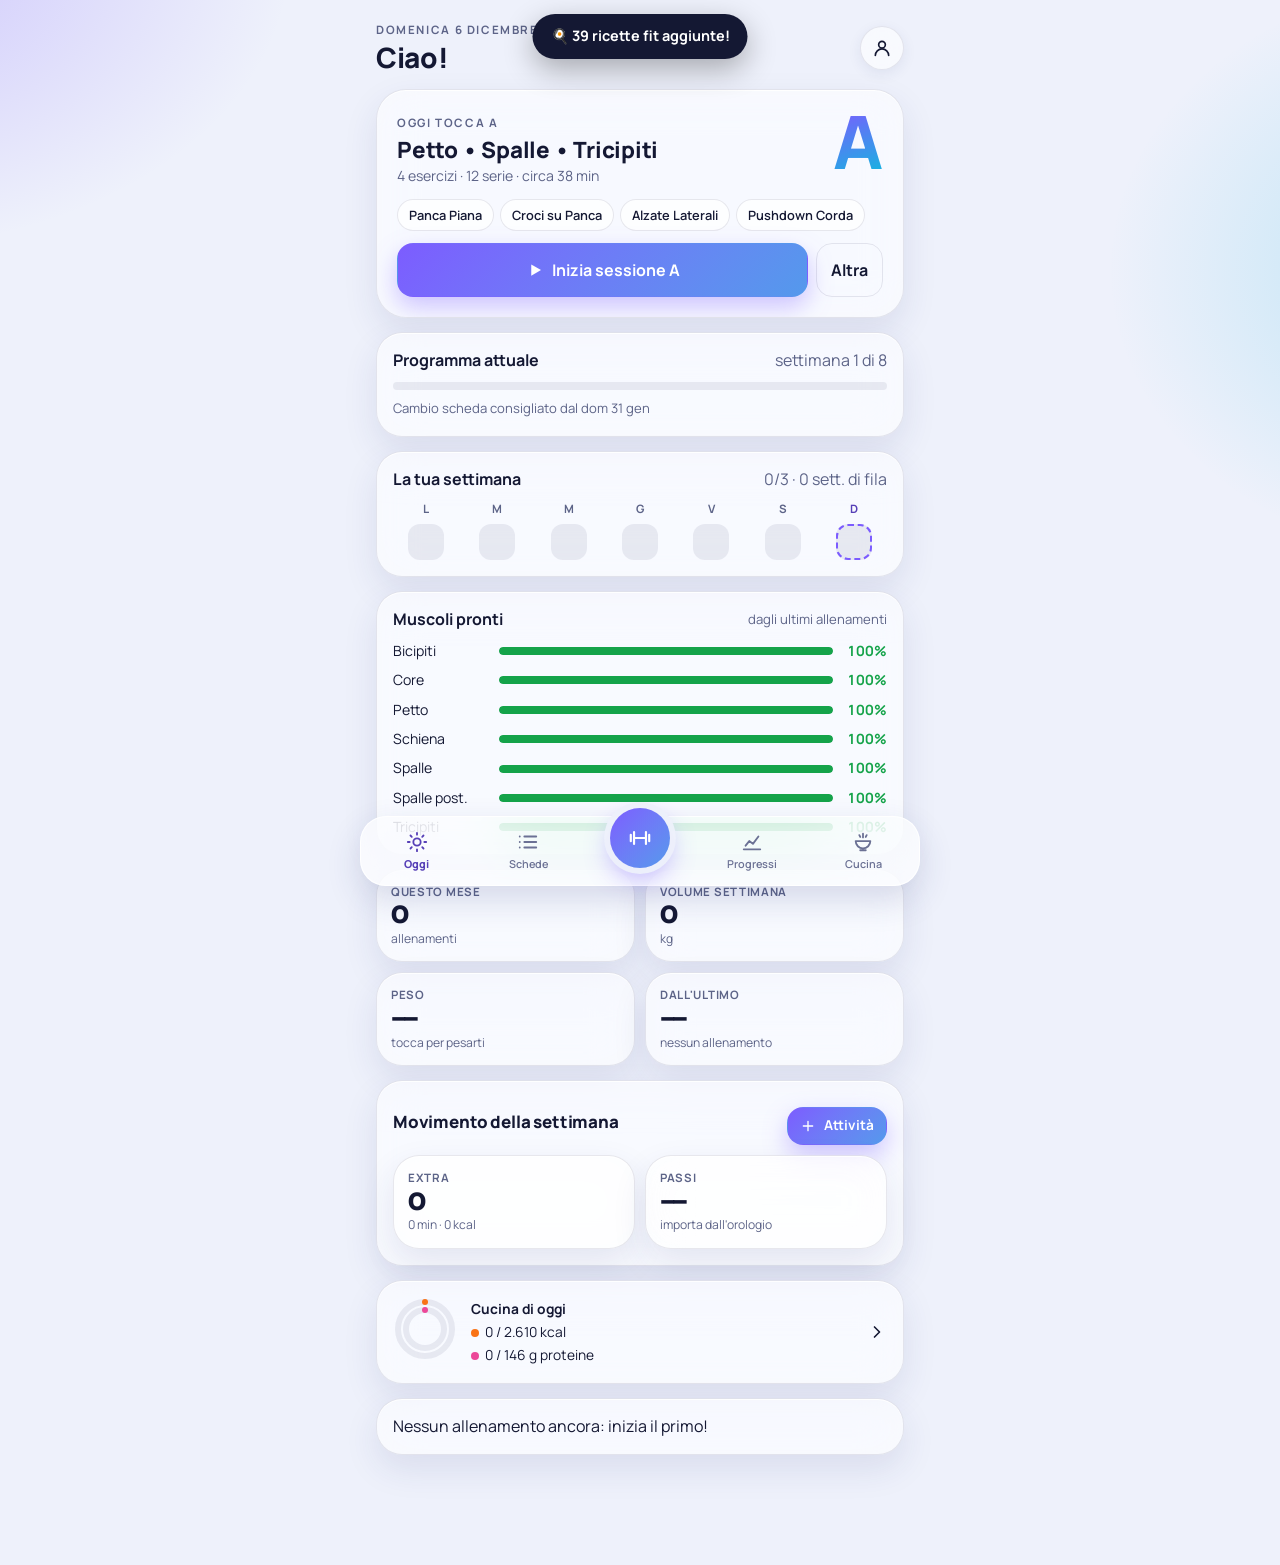
==== commit 519e17e1: "Fabbisogno automatico dai dati reali; vale l'attività scritta a mano - Livello di attività Automatic" ====
--- a/index.html
+++ b/index.html
@@ -25,14 +25,14 @@
       } catch (e) {}
     })();
   </script>
-  <link rel="stylesheet" href="css/temi.css?v=6.3.0">
-  <link rel="stylesheet" href="css/app.css?v=6.3.0">
+  <link rel="stylesheet" href="css/temi.css?v=6.3.1">
+  <link rel="stylesheet" href="css/app.css?v=6.3.1">
 </head>
 <body>
   <main id="app" aria-live="polite"></main>
   <nav id="nav" aria-label="Navigazione principale"></nav>
   <input type="file" id="file" hidden>
   <noscript><p style="padding:20px">Per usare Palestra attiva JavaScript.</p></noscript>
-  <script type="module" src="js/app.js?v=6.3.0"></script>
+  <script type="module" src="js/app.js?v=6.3.1"></script>
 </body>
 </html>
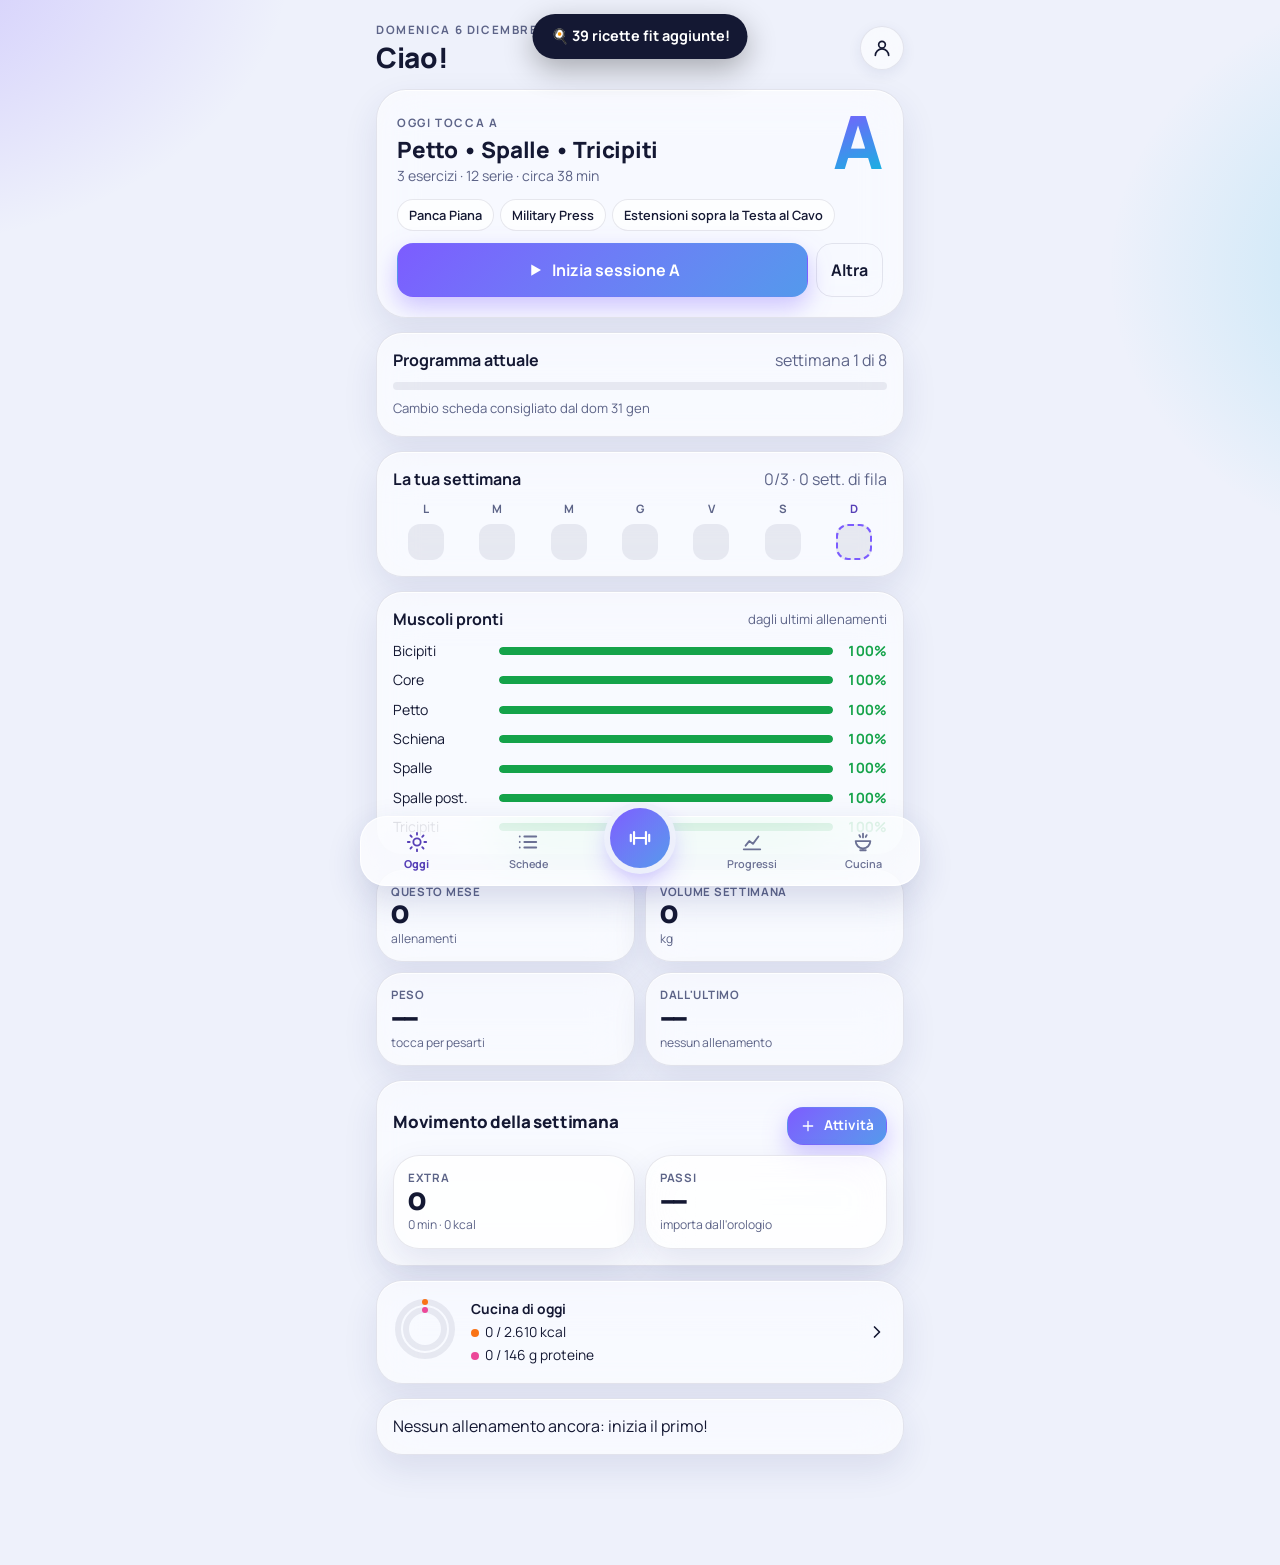
==== commit 74c46188: "6.5.2: schede di partenza a 3 esercizi x 4 serie - Le schede di partenza ora sono quelle nuove (A: P" ====
--- a/index.html
+++ b/index.html
@@ -25,14 +25,15 @@
       } catch (e) {}
     })();
   </script>
-  <link rel="stylesheet" href="css/temi.css?v=6.3.1">
-  <link rel="stylesheet" href="css/app.css?v=6.3.1">
+  <link rel="stylesheet" href="css/temi.css?v=6.5.2">
+  <link rel="stylesheet" href="css/app.css?v=6.5.2">
 </head>
 <body>
   <main id="app" aria-live="polite"></main>
   <nav id="nav" aria-label="Navigazione principale"></nav>
   <input type="file" id="file" hidden>
   <noscript><p style="padding:20px">Per usare Palestra attiva JavaScript.</p></noscript>
-  <script type="module" src="js/app.js?v=6.3.1"></script>
+  <script src="ponte-peso.js?v=6.5.2"></script>
+  <script type="module" src="js/app.js?v=6.5.2"></script>
 </body>
 </html>
--- a/css/app.css
+++ b/css/app.css
@@ -309,6 +309,10 @@
 .foglio-maniglia { width: 40px; height: 5px; border-radius: 5px; background: var(--line-strong); margin: 8px auto 0; flex: none; }
 .foglio-testa { display: flex; align-items: center; justify-content: space-between; gap: 10px; padding: 8px 16px 4px 20px; } .foglio-testa .icon-btn { border: 0; background: transparent; }
 .foglio-corpo { overflow-y: auto; padding: 8px 20px 20px; display: flex; flex-direction: column; gap: 10px; }
+/* nelle finestre lunghe gli elementi non si schiacciano (il testo non esce dai riquadri) */
+.foglio-corpo > * { flex-shrink: 0; }
+.pasto-mano { padding: 12px; border: 1px solid var(--line); border-radius: var(--r-s); background: var(--surface); }
+.ricette-flag { margin-top: 6px; padding: 12px; border-radius: var(--r-s); background: var(--surface2); font-weight: 600; }
 .lista-sess { display: flex; flex-direction: column; gap: 8px; }
 .sess-btn { display: flex; align-items: center; gap: 12px; width: 100%; padding: 12px; min-height: 56px; border-radius: var(--r-s); border: 1px solid var(--line); background: var(--surface); text-align: left; }
 .sess-btn > span:nth-child(2), .sess-btn > span:first-child:not(.lettera):not(.stato):not(.mini-foto) { flex: 1; display: flex; flex-direction: column; gap: 2px; min-width: 0; }
